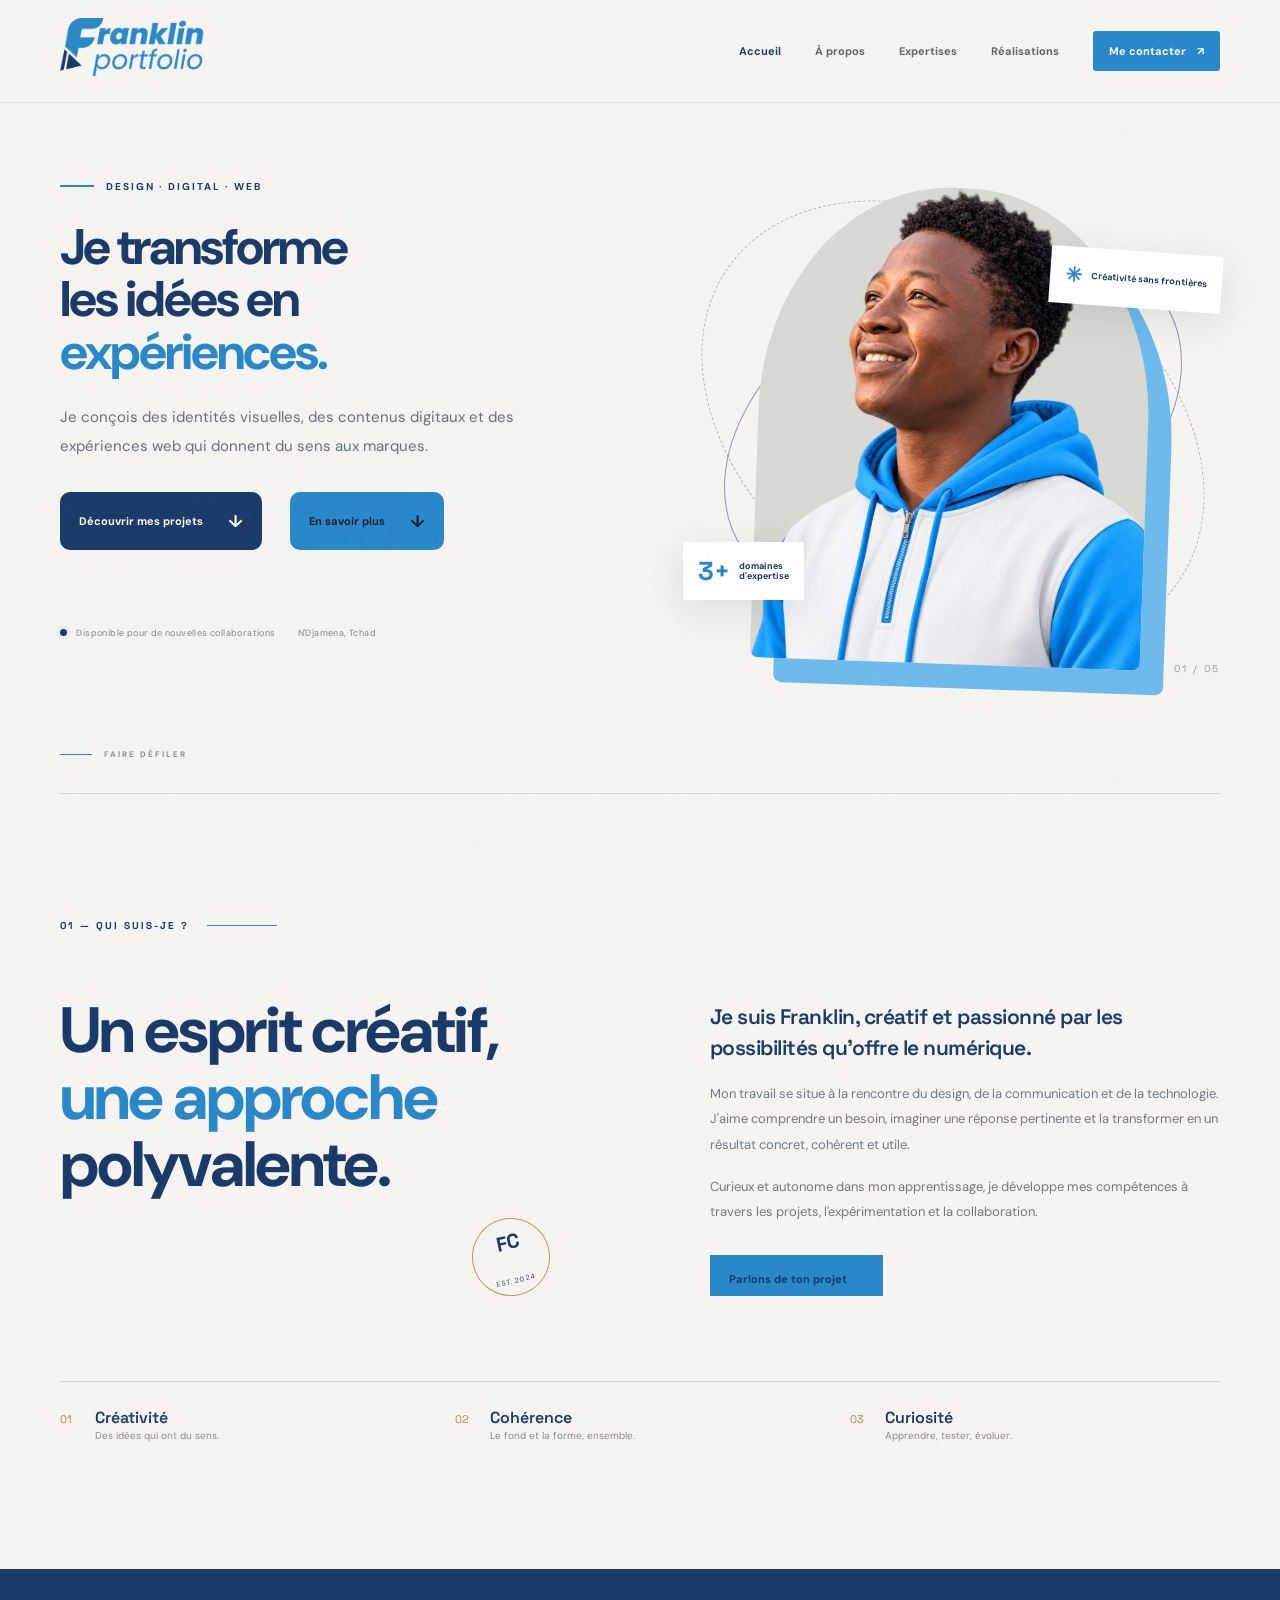
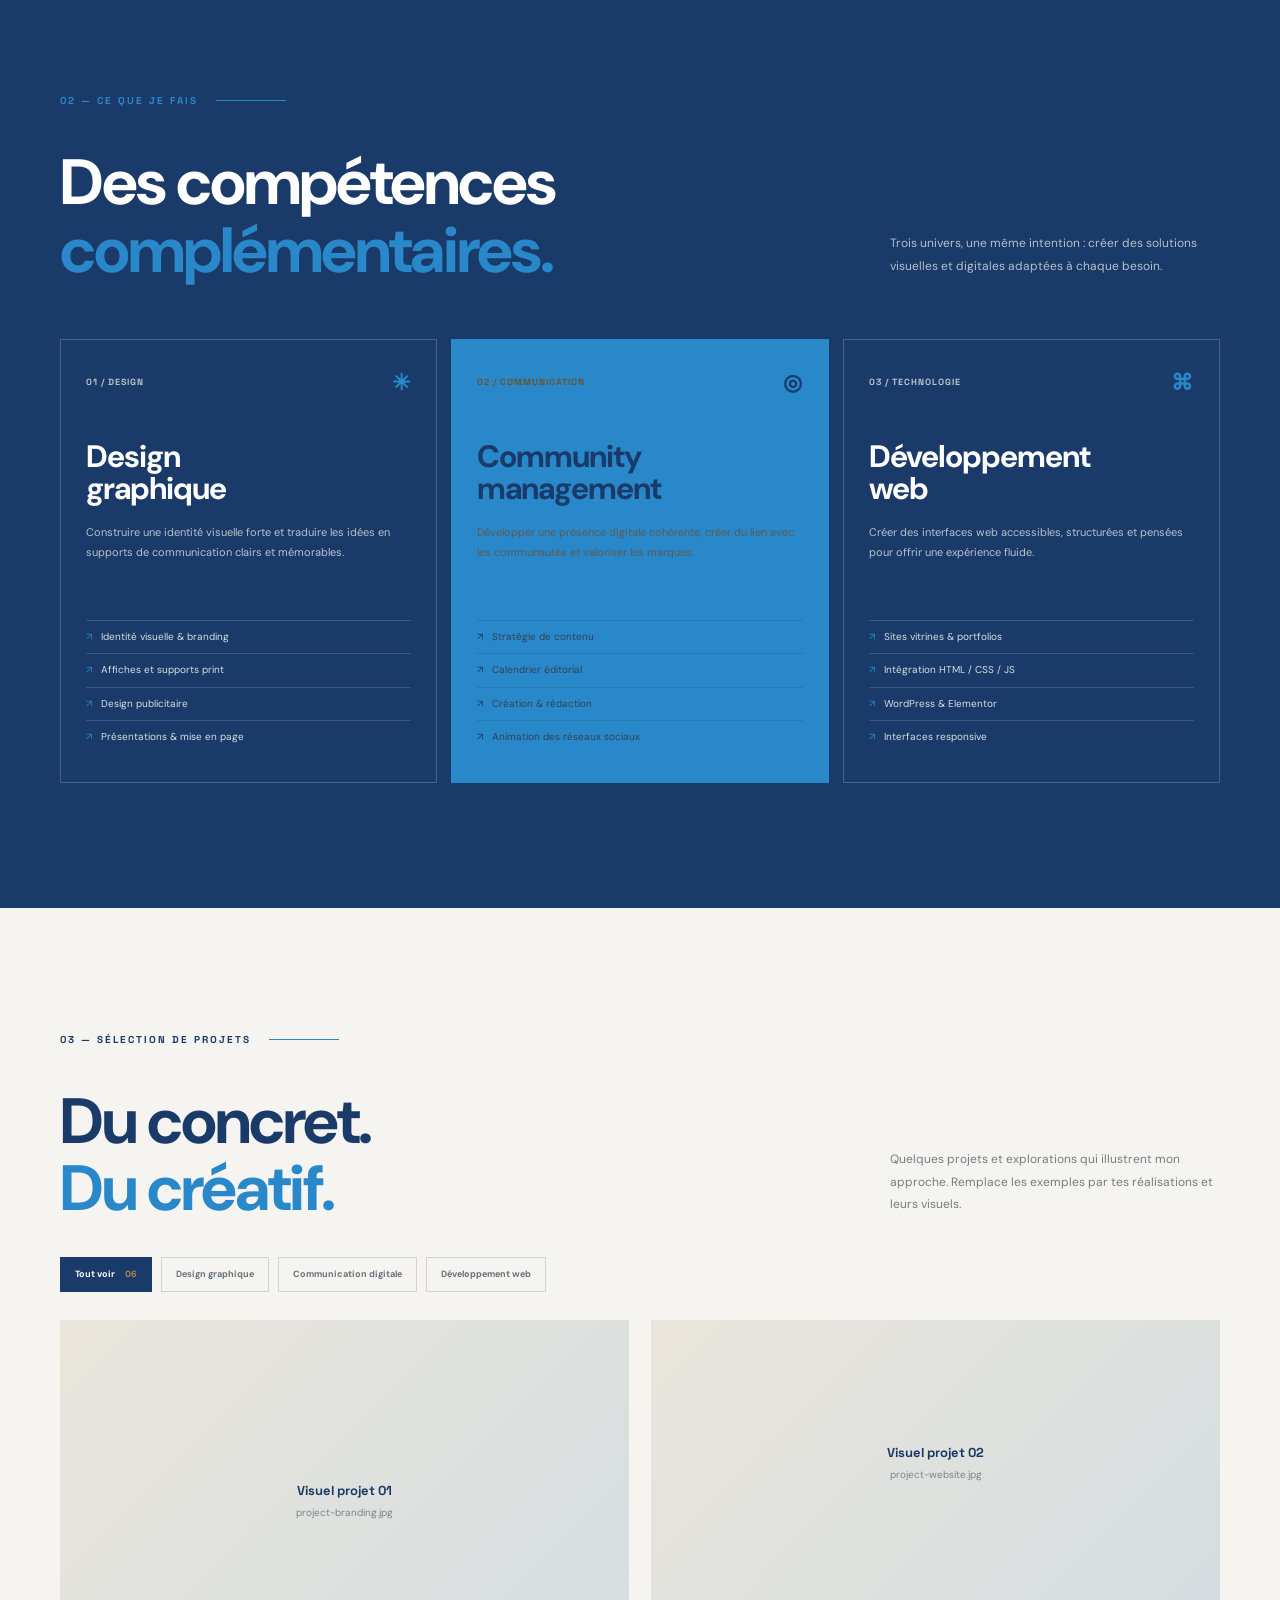
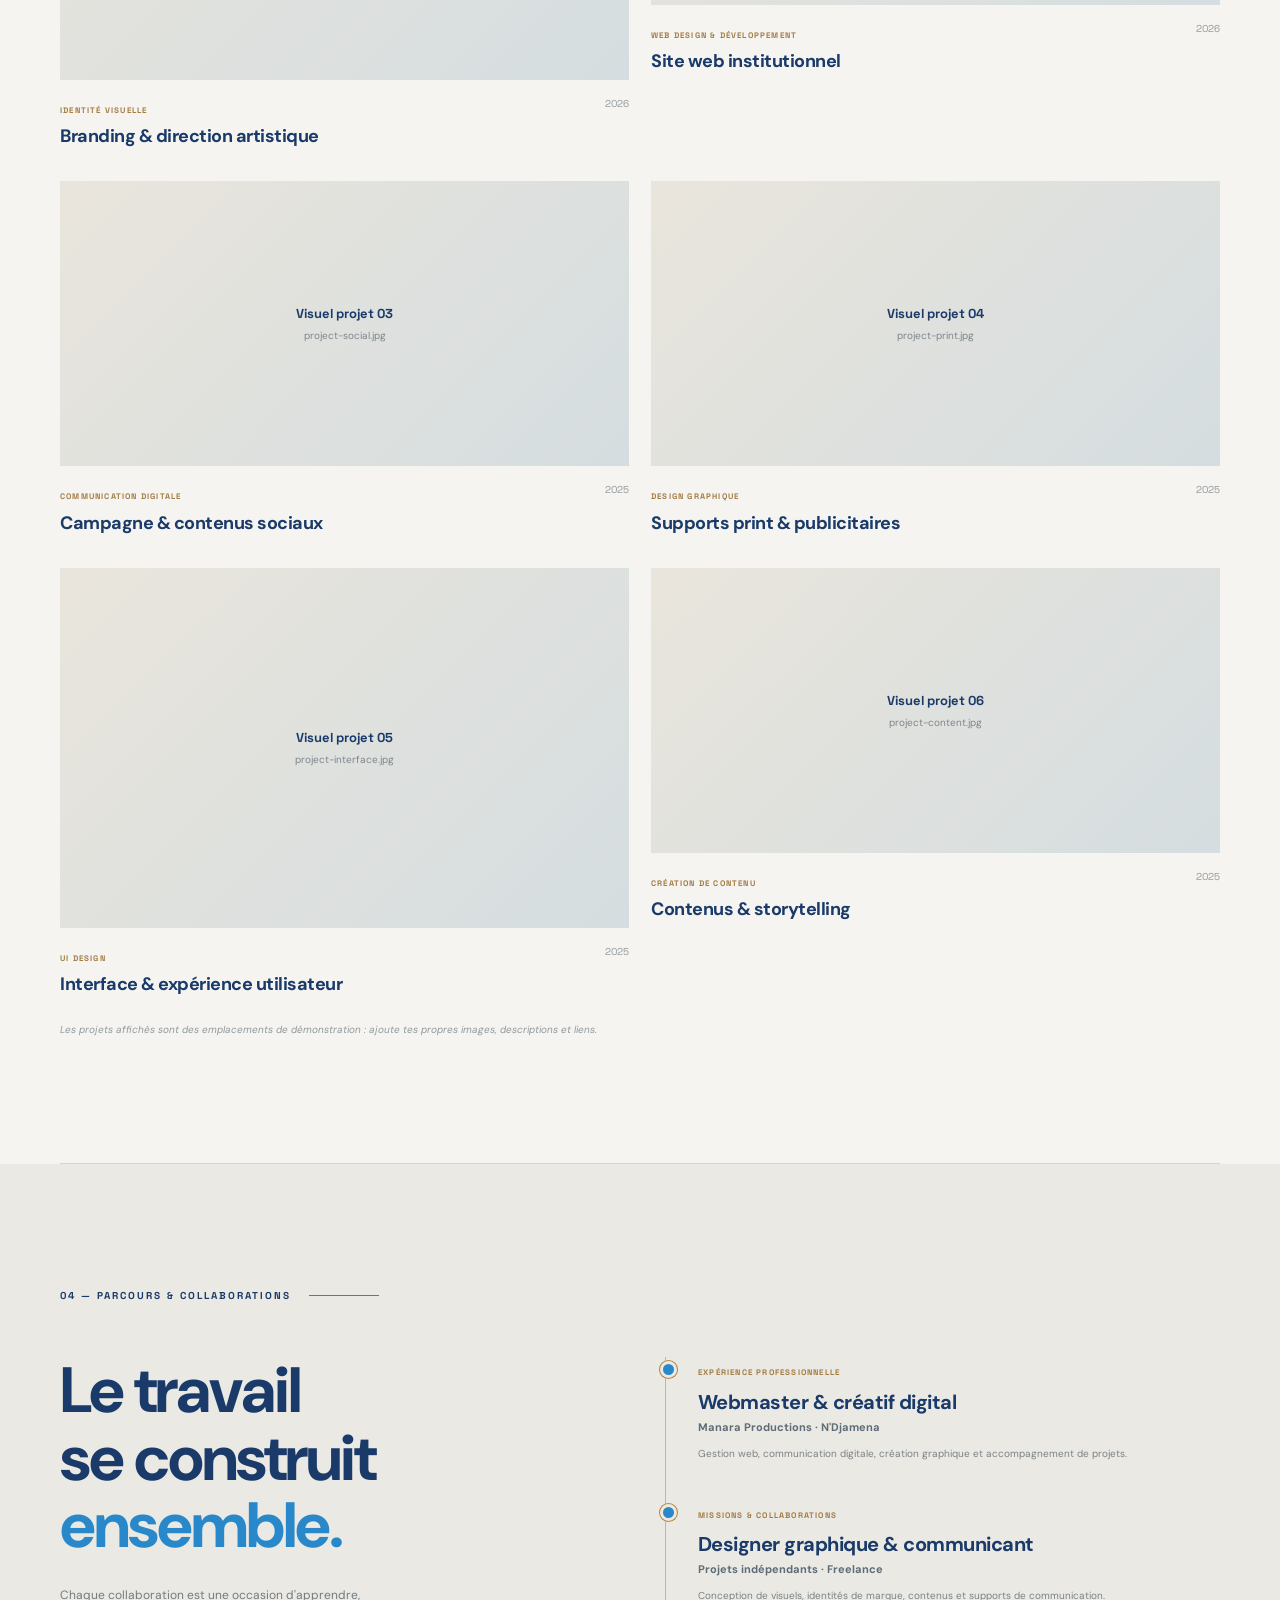
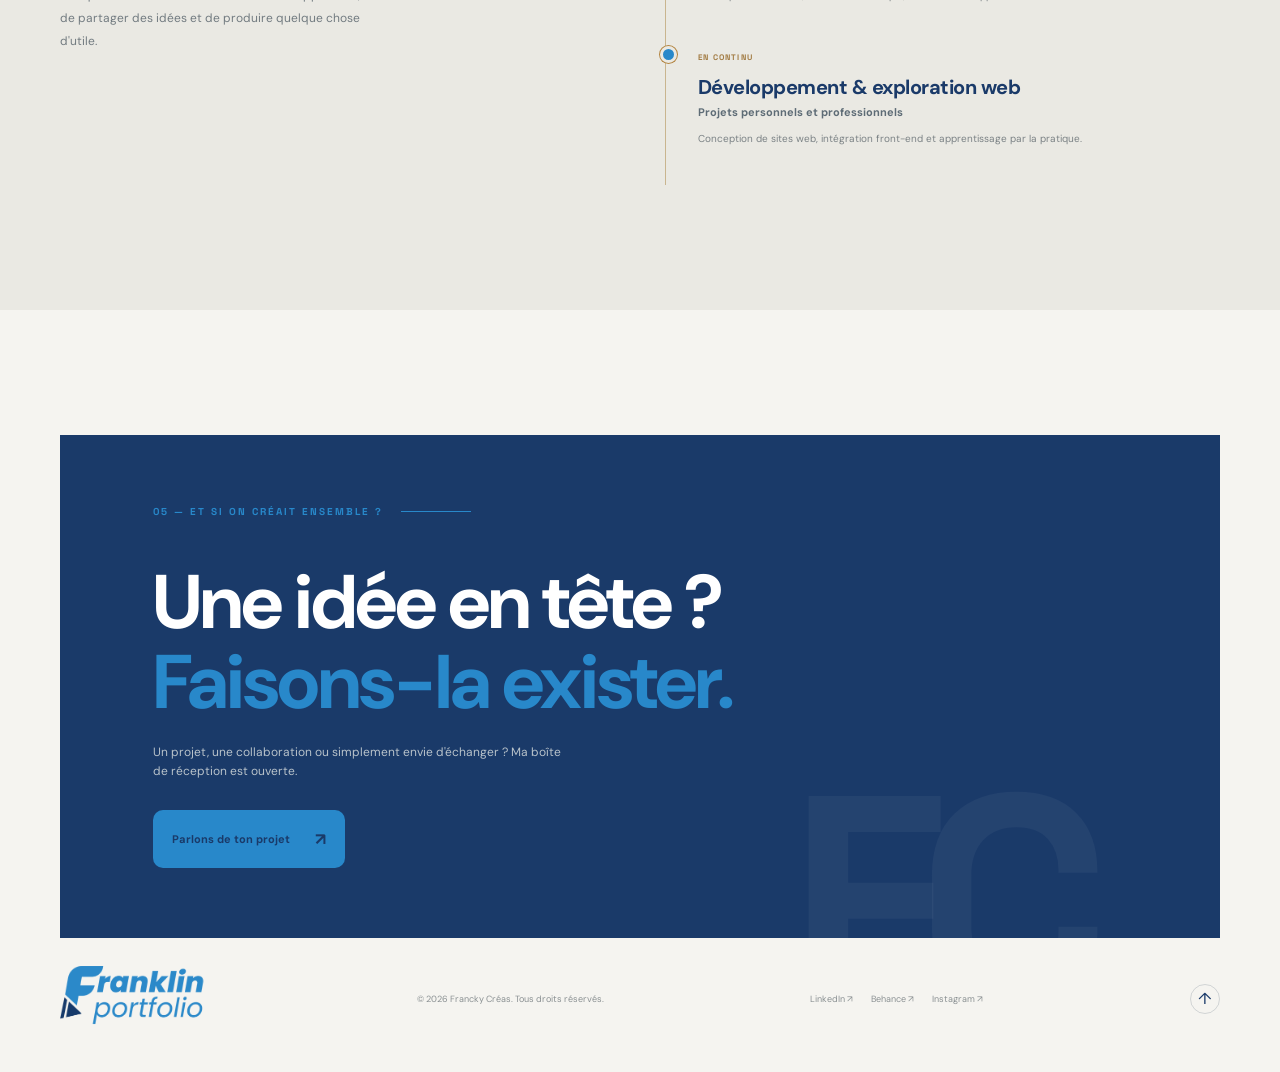
==== index.html @ 6c723ff8 "Mise a jours du fichier ReadMe" ====
<!DOCTYPE html>
<html lang="fr">
<head>
  <meta charset="UTF-8">
  <meta name="viewport" content="width=device-width, initial-scale=1.0">
  <meta name="description" content="Portfolio de Francky Créas — design graphique, communication digitale et développement web.">
  <meta name="theme-color" content="#142B45">
  <title>Francky Créas — Portfolio créatif</title>
  <link rel="preconnect" href="https://fonts.googleapis.com">
  <link rel="preconnect" href="https://fonts.gstatic.com" crossorigin>
  <link href="https://fonts.googleapis.com/css2?family=DM+Sans:wght@400;500;600;700&family=Space+Grotesk:wght@400;500;600;700&display=swap" rel="stylesheet">
  <link rel="stylesheet" href="css/style.css">
  <script src="js/script.js" defer></script>
  <link rel="icon" type="image/x-icon" href="./assets/images/icon-digi-porfolio.png">
</head>
<body>
  <div class="page-noise" aria-hidden="true"></div>
  <header class="site-header">
    <a class="brand" href="#accueil" aria-label="Francky Créas, accueil">
      <img src="./assets/images/logo-digi-portfolio.png" alt="logo" class="logo" />
    </a>
    <button class="menu-toggle" aria-label="Ouvrir le menu" aria-expanded="false">
      <span></span><span></span>
    </button>
    <nav class="main-nav" aria-label="Navigation principale">
      <a href="#accueil" class="nav-link active">Accueil</a>
      <a href="#apropos" class="nav-link">À propos</a>
      <a href="#expertises" class="nav-link">Expertises</a>
      <a href="#realisations" class="nav-link">Réalisations</a>
      <a href="#contact" class="nav-link nav-contact">Me contacter <span>↗</span></a>
    </nav>
  </header>

  <main>
    <section class="hero section-wrap" id="accueil">
      <div class="hero-copy reveal">
        <p class="eyebrow"><span class="eyebrow-line"></span> DESIGN · DIGITAL · WEB</p>
        <h1>Je transforme<br>les idées en <em>expériences</em><span class="dot">.</span></h1>
        <p class="hero-lead">Je conçois des identités visuelles, des contenus digitaux et des expériences web qui donnent du sens aux marques.</p>
        <div class="hero-actions">
          <a class="button button-dark" href="#realisations">Découvrir mes projets <span>↓</span></a>
          <a class="button button-clair" href="#apropos">En savoir plus <span>↓</span></a>
        </div>
        <div class="hero-meta">
          <span><i class="status-dot"></i> Disponible pour de nouvelles collaborations</span>
          <span>N'Djamena, Tchad</span>
        </div>
      </div>
      <div class="hero-visual reveal">
        <div class="portrait-frame">
          <!-- Remplace profile.jpg par ton portrait -->
          <img src="assets/images/Portrait optimiste sur fond transparent.png" alt="Portrait de Franklin" onerror="this.style.display='none'; this.nextElementSibling.style.display='grid'">
          <div class="image-placeholder portrait-placeholder"><span>Ajoute ton portrait<br><small>assets/images/profile.jpg</small></span></div>
        </div>
        <div class="orbit orbit-one"></div>
        <div class="orbit orbit-two"></div>
        <div class="floating-note note-top"><span>✳</span> Créativité sans frontières</div>
        <div class="floating-note note-bottom"><b>3+</b><span>domaines<br>d'expertise</span></div>
        <span class="hero-index">01 / 05</span>
      </div>
      <a class="scroll-cue" href="#apropos"><span></span> FAIRE DÉFILER</a>
    </section>

    <section class="about section-wrap section-space" id="apropos">
      <div class="section-kicker reveal"><span>01 — QUI SUIS-JE ?</span><span class="kicker-line"></span></div>
      <div class="about-grid">
        <div class="about-heading reveal">
          <h2>Un esprit créatif,<br><em>une approche</em><br>polyvalente.</h2>
          <div class="about-stamp">FC<br><span>EST. 2024</span></div>
        </div>
        <div class="about-content reveal">
          <p class="big-copy">Je suis Franklin, créatif et passionné par les possibilités qu'offre le numérique.</p>
          <p>Mon travail se situe à la rencontre du design, de la communication et de la technologie. J'aime comprendre un besoin, imaginer une réponse pertinente et la transformer en un résultat concret, cohérent et utile.</p>
          <p>Curieux et autonome dans mon apprentissage, je développe mes compétences à travers les projets, l'expérimentation et la collaboration.</p>
          <a class="text-link underline-link" href="#contact">Parlons de ton projet <span>↗</span></a>
        </div>
      </div>
      <div class="values-row reveal">
        <div><span>01</span><b>Créativité</b><small>Des idées qui ont du sens.</small></div>
        <div><span>02</span><b>Cohérence</b><small>Le fond et la forme, ensemble.</small></div>
        <div><span>03</span><b>Curiosité</b><small>Apprendre, tester, évoluer.</small></div>
      </div>
    </section>

    <section class="expertise section-space" id="expertises">
      <div class="section-wrap">
        <div class="section-kicker reveal"><span>02 — CE QUE JE FAIS</span><span class="kicker-line"></span></div>
        <div class="section-heading reveal">
          <h2>Des compétences<br><em>complémentaires.</em></h2>
          <p>Trois univers, une même intention : créer des solutions visuelles et digitales adaptées à chaque besoin.</p>
        </div>
        <div class="expertise-grid">
          <article class="expertise-card reveal">
            <div class="card-top"><span>01 / DESIGN</span><span class="card-icon">✳</span></div>
            <h3>Design<br>graphique</h3>
            <p>Construire une identité visuelle forte et traduire les idées en supports de communication clairs et mémorables.</p>
            <ul><li>Identité visuelle & branding</li><li>Affiches et supports print</li><li>Design publicitaire</li><li>Présentations & mise en page</li></ul>
            <span class="card-arrow">↗</span>
          </article>
          <article class="expertise-card expertise-featured reveal">
            <div class="card-top"><span>02 / COMMUNICATION</span><span class="card-icon">◎</span></div>
            <h3>Community<br>management</h3>
            <p>Développer une présence digitale cohérente, créer du lien avec les communautés et valoriser les marques.</p>
            <ul><li>Stratégie de contenu</li><li>Calendrier éditorial</li><li>Création & rédaction</li><li>Animation des réseaux sociaux</li></ul>
            <span class="card-arrow">↗</span>
          </article>
          <article class="expertise-card reveal">
            <div class="card-top"><span>03 / TECHNOLOGIE</span><span class="card-icon">⌘</span></div>
            <h3>Développement<br>web</h3>
            <p>Créer des interfaces web accessibles, structurées et pensées pour offrir une expérience fluide.</p>
            <ul><li>Sites vitrines & portfolios</li><li>Intégration HTML / CSS / JS</li><li>WordPress & Elementor</li><li>Interfaces responsive</li></ul>
            <span class="card-arrow">↗</span>
          </article>
        </div>
      </div>
    </section>

    <section class="selected-work section-wrap section-space" id="realisations">
      <div class="section-kicker reveal"><span>03 — SÉLECTION DE PROJETS</span><span class="kicker-line"></span></div>
      <div class="section-heading work-heading reveal">
        <h2>Du concret.<br><em>Du créatif.</em></h2>
        <p>Quelques projets et explorations qui illustrent mon approche. Remplace les exemples par tes réalisations et leurs visuels.</p>
      </div>
      <div class="filters reveal" role="group" aria-label="Filtrer les réalisations">
        <button class="filter-btn active" data-filter="all">Tout voir <span>06</span></button>
        <button class="filter-btn" data-filter="design">Design graphique</button>
        <button class="filter-btn" data-filter="social">Communication digitale</button>
        <button class="filter-btn" data-filter="web">Développement web</button>
      </div>
      <div class="project-grid">
        <article class="project-card project-large reveal" data-category="design">
          <a href="#contact" class="project-image">
            <img src="assets/images/project-branding.jpg" alt="Projet d'identité visuelle" onerror="this.style.display='none'; this.nextElementSibling.style.display='grid'">
            <div class="image-placeholder"><span>Visuel projet 01<br><small>project-branding.jpg</small></span></div>
            <span class="project-open">↗</span>
          </a>
          <div class="project-info"><div><span class="project-type">IDENTITÉ VISUELLE</span><h3>Branding & direction artistique</h3></div><span class="project-year">2026</span></div>
        </article>
        <article class="project-card reveal" data-category="web">
          <a href="#contact" class="project-image">
            <img src="assets/images/project-website.jpg" alt="Projet de conception web" onerror="this.style.display='none'; this.nextElementSibling.style.display='grid'">
            <div class="image-placeholder"><span>Visuel projet 02<br><small>project-website.jpg</small></span></div>
            <span class="project-open">↗</span>
          </a>
          <div class="project-info"><div><span class="project-type">WEB DESIGN & DÉVELOPPEMENT</span><h3>Site web institutionnel</h3></div><span class="project-year">2026</span></div>
        </article>
        <article class="project-card reveal" data-category="social">
          <a href="#contact" class="project-image">
            <img src="assets/images/project-social.jpg" alt="Campagne de communication digitale" onerror="this.style.display='none'; this.nextElementSibling.style.display='grid'">
            <div class="image-placeholder"><span>Visuel projet 03<br><small>project-social.jpg</small></span></div>
            <span class="project-open">↗</span>
          </a>
          <div class="project-info"><div><span class="project-type">COMMUNICATION DIGITALE</span><h3>Campagne & contenus sociaux</h3></div><span class="project-year">2025</span></div>
        </article>
        <article class="project-card reveal" data-category="design">
          <a href="#contact" class="project-image">
            <img src="assets/images/project-print.jpg" alt="Supports de communication imprimés" onerror="this.style.display='none'; this.nextElementSibling.style.display='grid'">
            <div class="image-placeholder"><span>Visuel projet 04<br><small>project-print.jpg</small></span></div>
            <span class="project-open">↗</span>
          </a>
          <div class="project-info"><div><span class="project-type">DESIGN GRAPHIQUE</span><h3>Supports print & publicitaires</h3></div><span class="project-year">2025</span></div>
        </article>
        <article class="project-card project-large reveal" data-category="web">
          <a href="#contact" class="project-image">
            <img src="assets/images/project-interface.jpg" alt="Maquette d'interface web" onerror="this.style.display='none'; this.nextElementSibling.style.display='grid'">
            <div class="image-placeholder"><span>Visuel projet 05<br><small>project-interface.jpg</small></span></div>
            <span class="project-open">↗</span>
          </a>
          <div class="project-info"><div><span class="project-type">UI DESIGN</span><h3>Interface & expérience utilisateur</h3></div><span class="project-year">2025</span></div>
        </article>
        <article class="project-card reveal" data-category="social">
          <a href="#contact" class="project-image">
            <img src="assets/images/project-content.jpg" alt="Production de contenus" onerror="this.style.display='none'; this.nextElementSibling.style.display='grid'">
            <div class="image-placeholder"><span>Visuel projet 06<br><small>project-content.jpg</small></span></div>
            <span class="project-open">↗</span>
          </a>
          <div class="project-info"><div><span class="project-type">CRÉATION DE CONTENU</span><h3>Contenus & storytelling</h3></div><span class="project-year">2025</span></div>
        </article>
      </div>
      <p class="portfolio-note">Les projets affichés sont des emplacements de démonstration : ajoute tes propres images, descriptions et liens.</p>
    </section>

    <section class="experience section-space">
      <div class="section-wrap">
        <div class="section-kicker reveal"><span>04 — PARCOURS & COLLABORATIONS</span><span class="kicker-line"></span></div>
        <div class="experience-grid">
          <div class="reveal"><h2>Le travail<br>se construit<br><em>ensemble.</em></h2><p class="experience-intro">Chaque collaboration est une occasion d'apprendre, de partager des idées et de produire quelque chose d'utile.</p></div>
          <div class="timeline reveal">
            <div class="timeline-item"><span class="timeline-date">EXPÉRIENCE PROFESSIONNELLE</span><h3>Webmaster & créatif digital</h3><p>Manara Productions · N'Djamena</p><small>Gestion web, communication digitale, création graphique et accompagnement de projets.</small></div>
            <div class="timeline-item"><span class="timeline-date">MISSIONS & COLLABORATIONS</span><h3>Designer graphique & communicant</h3><p>Projets indépendants · Freelance</p><small>Conception de visuels, identités de marque, contenus et supports de communication.</small></div>
            <div class="timeline-item"><span class="timeline-date">EN CONTINU</span><h3>Développement & exploration web</h3><p>Projets personnels et professionnels</p><small>Conception de sites web, intégration front-end et apprentissage par la pratique.</small></div>
          </div>
        </div>
      </div>
    </section>

    <section class="contact section-wrap section-space" id="contact">
      <div class="contact-panel reveal">
        <div class="section-kicker"><span>05 — ET SI ON CRÉAIT ENSEMBLE ?</span><span class="kicker-line"></span></div>
        <h2>Une idée en tête ?<br><em>Faisons-la exister.</em></h2>
        <p>Un projet, une collaboration ou simplement envie d'échanger ? Ma boîte de réception est ouverte.</p>
        <a class="button button-light" href="mailto:tonadresse@email.com">Parlons de ton projet <span>↗</span></a>
        <div class="contact-decoration">FC.</div>
      </div>
      <footer class="footer">
        <a class="brand footer-brand" href="#accueil"><img src="./assets/images/logo-digi-portfolio.png" alt="logo" class="logo" /></a>
        <span>© <span id="year"></span> Francky Créas. Tous droits réservés.</span>
        <div class="social-links"><a href="#" aria-label="LinkedIn">LinkedIn ↗</a><a href="#" aria-label="Behance">Behance ↗</a><a href="#" aria-label="Instagram">Instagram ↗</a></div>
        <a class="back-top" href="#accueil" aria-label="Retour en haut">↑</a>
      </footer>
    </section>
  </main>
</body>
</html>
---- css/style.css ----
/* FRANCKY CRÉAS — personnalise les variables ci-dessous */
@import url(https://fonts.google.com/share?selection.family=Poppins:ital,wght@0,100;0,200;0,300;0,400;0,500;0,600;0,700;0,800;0,900;1,100;1,200;1,300;1,400;1,500;1,600;1,700;1,800;1,900);

:root {
  --navy: #1A3A69;
  --navy-2: #203D5B;
  --sand: #2888CA;
  --sand-light: #6dbaed;
  --paper: #F5F4F0;
  --white: #FFFFFF;
  --ink: #17212B;
  --muted: #6E747A;
  --line: rgba(20, 43, 69, .16);
  --font-body: "Poppins","DM Sans", sans-serif;
  --font-display: "Space Grotesk", sans-serif;
  --container: 1160px;
}

* {
  box-sizing: border-box;
  margin: 0;
  padding: 0;
}

html {
  scroll-behavior: smooth;
  scroll-padding-top: 95px;
}

body {
  background: var(--paper);
  color: var(--ink);
  font-family: var(--font-body);
  line-height: 1.65;
  overflow-x: hidden;
}

a {
  color: inherit;
  text-decoration: none;
}

.logo{
  width: 150px;
}

button {
  font: inherit;
}

.page-noise {
  position: fixed;
  inset: 0;
  pointer-events: none;
  opacity: .12;
  z-index: 20;
  background-image: url("data:image/svg+xml,%3Csvg viewBox='0 0 180 180' xmlns='http://www.w3.org/2000/svg'%3E%3Cfilter id='n'%3E%3CfeTurbulence type='fractalNoise' baseFrequency='.9' numOctaves='3' stitchTiles='stitch'/%3E%3C/filter%3E%3Crect width='100%25' height='100%25' filter='url(%23n)' opacity='.15'/%3E%3C/svg%3E");
}

.section-wrap {
  width: min(var(--container), calc(100% - 64px));
  margin-inline: auto;
}

.section-space {
  padding-block: 125px;
}

.site-header {
  position: sticky;
  top: 0;
  z-index: 30;
  display: flex;
  align-items: center;
  justify-content: space-between;
  width: 100%;
  padding: 18px max(32px, calc((100vw - var(--container))/2));
  background: rgba(245, 244, 240, .9);
  backdrop-filter: blur(16px);
  border-bottom: 1px solid rgba(20, 43, 69, .08);
}

.brand {
  display: inline-flex;
  align-items: center;
  gap: 10px;
}

.brand-mark {
  display: grid;
  place-items: center;
  width: 38px;
  height: 38px;
  border-radius: 50%;
  background: var(--navy);
  color: white;
  font: 700 14px var(--font-display);
  letter-spacing: -2px;
}

.brand-mark span {
  color: var(--sand);
}

.brand-name {
  font: 700 12px var(--font-display);
  letter-spacing: 1.4px;
  color: var(--navy);
}

.brand-name b {
  color: #B4853E;
}

.main-nav {
  display: flex;
  align-items: center;
  gap: 34px;
}

.nav-link {
  font-size: 11px;
  font-weight: 700;
  color: #5E6670;
  transition: color .25s;
}

.nav-link:hover,
.nav-link.active {
  color: var(--navy);
}

.nav-contact {
  padding: 11px 16px;
  background: var(--sand);
  border-radius: 3px;
  color: #fff;
}

.nav-contact span {
  margin-left: 8px;
}

.menu-toggle {
  display: none;
}

.hero {
  min-height: 690px;
  display: grid;
  grid-template-columns: 1.08fr .92fr;
  align-items: center;
  position: relative;
  padding-top: 50px;
  padding-bottom: 95px;
}

.hero-copy {
  position: relative;
  z-index: 2;
  padding-bottom: 30px;
}

.eyebrow,
.section-kicker {
  color: var(--navy);
  font: 700 10px var(--font-display);
  letter-spacing: 2px;
}

.eyebrow {
  display: flex;
  align-items: center;
  gap: 12px;
  margin-bottom: 28px;
  font-family: var(--font-body);
}

.eyebrow-line {
  width: 34px;
  height: 2px;
  background: var(--sand);
}

h1,
h2,
h3 {
  line-height: 1.05;
  letter-spacing: -2px;
}

h1 {
  max-width: 500px;
  font-size: 50px;
  font-weight: 700;
  color: var(--navy);
}

h1 em,
h2 em {
  color: var(--sand);
  font-style: normal;
}

.dot {
  color: var(--sand);
}

.hero-lead {
  max-width: 465px;
  margin-top: 25px;
  color: #66717C;
  font-size: 15px;
  line-height: 1.9;
}

.hero-actions {
  display: flex;
  align-items: center;
  gap: 28px;
  margin-top: 32px;
}

.button {
  display: inline-flex;
  align-items: center;
  gap: 25px;
  padding: 15px 19px;
  font-size: 11px;
  font-weight: 700;
  transition: transform .25s, background .25s;
  border-radius: 10px;
}

.button:hover {
  transform: translateY(-3px);
}

.button-dark {
  background: var(--navy);
  color: white;
}

.button-dark:hover {
  background: var(--navy-2);
}

.button span {
  font-size: 17px;
}

.button-clair{
  background: var(--sand);
}

.text-link {
  font-size: 11px;
  font-weight: 700;
  color: var(--navy);
  background: var(--sand);
  padding: 15px 19px;
}

.text-link span {
  margin-left: 7px;
  color: var(--sand);
}

.hero-meta {
  display: flex;
  flex-wrap: wrap;
  gap: 22px;
  margin-top: 76px;
  color: #81868B;
  font-size: 9px;
  letter-spacing: .4px;
}

.status-dot {
  display: inline-block;
  width: 7px;
  height: 7px;
  border-radius: 50%;
  background: var(--navy);
  margin-right: 7px;
  box-shadow: 0 0 0 4px rgba(16, 149, 232, 0.052);
}

.hero-visual {
  min-height: 500px;
  position: relative;
  display: grid;
  place-items: center;
}

.portrait-frame {
  position: relative;
  z-index: 2;
  width: min(390px, 82%);
  aspect-ratio: .82;
  overflow: hidden;
  border-radius: 48% 48% 8px 8px;
  background: #D9D9D3;
  box-shadow: 24px 24px 0 var(--sand-light);
  transform: rotate(2deg);
}

.portrait-frame img {
  width: 100%;
  height: 100%;
  object-fit: cover;
  display: block;
}

.image-placeholder {
  display: none;
  place-items: center;
  width: 100%;
  height: 100%;
  min-height: 180px;
  padding: 20px;
  text-align: center;
  color: var(--navy);
  background: linear-gradient(135deg, #E9E5DC, #D5DDE0);
  font: 700 13px var(--font-display);
}

.image-placeholder small {
  display: block;
  margin-top: 7px;
  font: 10px var(--font-body);
  color: #7C858A;
}

.portrait-placeholder {
  height: 100%;
  min-height: 400px;
}

.orbit {
  position: absolute;
  border: 1px solid rgba(12, 28, 99, 0.45);
  border-radius: 50%;
  transform: rotate(-28deg);
}

.orbit-one {
  width: 490px;
  height: 320px;
}

.orbit-two {
  width: 550px;
  height: 390px;
  transform: rotate(35deg);
  border-style: dashed;
  opacity: .65;
}

.floating-note {
  position: absolute;
  z-index: 3;
  display: flex;
  align-items: center;
  gap: 9px;
  padding: 12px 15px;
  background: white;
  box-shadow: 0 10px 35px rgba(20, 43, 69, .1);
  color: var(--navy);
  font-size: 9px;
  font-weight: 700;
}

.note-top {
  top: 76px;
  right: -2px;
  transform: rotate(4deg);
}

.note-top span {
  color: var(--sand);
  font-size: 20px;
}

.note-bottom {
  bottom: 75px;
  left: -3px;
}

.note-bottom b {
  color: var(--sand);
  font: 700 26px var(--font-display);
}

.note-bottom span {
  line-height: 1.2;
}

.hero-index {
  position: absolute;
  right: 0;
  bottom: 0;
  color: #9BA0A2;
  font: 10px var(--font-display);
  letter-spacing: 2px;
}

.scroll-cue {
  position: absolute;
  bottom: 32px;
  left: 0;
  display: flex;
  align-items: center;
  gap: 12px;
  font-size: 8px;
  font-weight: 700;
  letter-spacing: 2px;
  color: #8A8E91;
}

.scroll-cue span {
  display: block;
  width: 32px;
  height: 1px;
  background: var(--sand);
}

.section-kicker {
  display: flex;
  align-items: center;
  gap: 18px;
}

.kicker-line {
  width: 70px;
  height: 1px;
  background: var(--sand);
}

.about {
  border-top: 1px solid var(--line);
}

.about-grid {
  display: grid;
  grid-template-columns: 1fr 1fr;
  gap: 12%;
  padding-top: 65px;
}

.about-heading {
  position: relative;
}

h2 {
  font-size: clamp(42px, 5vw, 66px);
  color: var(--navy);
}

.about-stamp {
  position: absolute;
  right: 20px;
  bottom: 0;
  display: grid;
  place-items: center;
  width: 78px;
  height: 78px;
  border: 1px solid #C69A58;
  border-radius: 50%;
  color: var(--navy);
  font: 700 20px var(--font-display);
  transform: rotate(-12deg);
}

.about-stamp span {
  font: 7px var(--font-body);
  letter-spacing: 1px;
}

.about-content {
  padding-top: 4px;
}

.about-content p {
  margin-bottom: 17px;
  color: #727A80;
  font-size: 13px;
  line-height: 1.95;
}

.about-content .big-copy {
  color: var(--navy);
  font: 600 21px/1.5 var(--font-display);
  letter-spacing: -.5px;
}

.underline-link {
  display: inline-block;
  margin-top: 13px;
  padding-bottom: 7px;
  border-bottom: 1px solid var(--sand);
}

.values-row {
  display: grid;
  grid-template-columns: repeat(3, 1fr);
  gap: 25px;
  margin-top: 85px;
  padding-top: 25px;
  border-top: 1px solid var(--line);
}

.values-row div {
  display: grid;
  grid-template-columns: 35px 1fr;
  align-items: baseline;
}

.values-row span {
  grid-row: span 2;
  color: #B48643;
  font: 11px var(--font-display);
}

.values-row b {
  color: var(--navy);
  font: 600 16px var(--font-display);
}

.values-row small {
  color: #858B8E;
  font-size: 10px;
}

.expertise {
  background: var(--navy);
  color: white;
}

.expertise .section-kicker {
  color: var(--sand);
}

.section-heading {
  display: flex;
  justify-content: space-between;
  align-items: end;
  gap: 40px;
  margin-top: 42px;
  margin-bottom: 55px;
}

.section-heading h2 {
  color: white;
}

.section-heading h2 em {
  color: var(--sand);
}

.section-heading>p {
  max-width: 330px;
  margin-bottom: 6px;
  color: #B5C0C8;
  font-size: 12px;
  line-height: 1.9;
}

.expertise-grid {
  display: grid;
  grid-template-columns: repeat(3, 1fr);
  gap: 14px;
}

.expertise-card {
  min-height: 440px;
  position: relative;
  padding: 28px 25px;
  border: 1px solid rgba(255, 255, 255, .2);
  transition: transform .35s, background .35s;
}

.expertise-card:hover {
  transform: translateY(-8px);
  background: rgba(255, 255, 255, .06);
}

.expertise-featured {
  background: var(--sand);
  color: var(--navy);
  border-color: var(--sand);
}

.expertise-featured:hover {
  background: #ffffff;
}

.card-top {
  display: flex;
  justify-content: space-between;
  align-items: center;
  color: #B8C2CA;
  font: 700 9px var(--font-display);
  letter-spacing: 1px;
}

.expertise-featured .card-top {
  color: #6D542F;
}

.card-icon {
  font-size: 22px;
  color: var(--sand);
}

.expertise-featured .card-icon {
  color: var(--navy);
}

.expertise-card h3 {
  margin-top: 45px;
  font-size: 31px;
  letter-spacing: -1px;
}

.expertise-card>p {
  min-height: 75px;
  margin-top: 17px;
  color: #B8C2CA;
  font-size: 11px;
  line-height: 1.8;
}

.expertise-featured>p {
  color: #5F5B53;
}

.expertise-card ul {
  margin-top: 22px;
  list-style: none;
}

.expertise-card li {
  padding: 8px 0;
  border-top: 1px solid rgba(255, 255, 255, .15);
  color: #D8DEE2;
  font-size: 10px;
}

.expertise-featured li {
  border-color: rgba(20, 43, 69, .15);
  color: #354252;
}

.expertise-card li::before {
  content: "↗";
  margin-right: 9px;
  color: var(--sand);
}

.expertise-featured li::before {
  color: var(--navy);
}

.card-arrow {
  position: absolute;
  top: 22px;
  right: 25px;
  color: var(--sand);
  opacity: 0;
  transition: opacity .2s;
}

.expertise-card:hover .card-arrow {
  opacity: 1;
}

.selected-work {
  border-bottom: 1px solid var(--line);
}

.selected-work .section-heading h2,
.experience h2 {
  color: var(--navy);
}

.selected-work .section-heading h2 em,
.experience h2 em {
  color: var(--sand);
}

.work-heading {
  margin-bottom: 35px;
}

.work-heading>p {
  color: #747D83;
}

.filters {
  display: flex;
  flex-wrap: wrap;
  gap: 9px;
  margin-bottom: 28px;
}

.filter-btn {
  padding: 9px 14px;
  border: 1px solid var(--line);
  background: transparent;
  color: #68727A;
  font-size: 9px;
  font-weight: 700;
  cursor: pointer;
  transition: all .2s;
}

.filter-btn span {
  margin-left: 8px;
  color: #B48643;
}

.filter-btn:hover,
.filter-btn.active {
  background: var(--navy);
  color: white;
  border-color: var(--navy);
}

.project-grid {
  display: grid;
  grid-template-columns: repeat(2, 1fr);
  gap: 35px 22px;
}

.project-card {
  min-width: 0;
}

.project-image {
  position: relative;
  display: block;
  height: 285px;
  overflow: hidden;
  background: #E2E1DB;
}

.project-large .project-image {
  height: 360px;
}

.project-image img {
  width: 100%;
  height: 100%;
  display: block;
  object-fit: cover;
  transition: transform .6s cubic-bezier(.2, .7, .2, 1);
}

.project-card:hover .project-image img {
  transform: scale(1.05);
}

.project-open {
  position: absolute;
  right: 15px;
  bottom: 15px;
  display: grid;
  place-items: center;
  width: 38px;
  height: 38px;
  background: var(--sand);
  color: var(--navy);
  border-radius: 50%;
  font-size: 18px;
  transform: translateY(10px);
  opacity: 0;
  transition: all .25s;
}

.project-card:hover .project-open {
  opacity: 1;
  transform: translateY(0);
}

.project-info {
  display: flex;
  justify-content: space-between;
  gap: 15px;
  padding-top: 15px;
}

.project-type {
  color: #A27B43;
  font: 700 8px var(--font-display);
  letter-spacing: 1.2px;
}

.project-info h3 {
  margin-top: 6px;
  color: var(--navy);
  font-size: 18px;
  letter-spacing: -.5px;
}

.project-year {
  padding-top: 2px;
  color: #92999C;
  font: 10px var(--font-display);
}

.project-card.is-hidden {
  display: none;
}

.portfolio-note {
  margin-top: 28px;
  color: #92999C;
  font-size: 10px;
  font-style: italic;
}

.experience {
  background: #EAE9E3;
}

.experience-grid {
  display: grid;
  grid-template-columns: .9fr 1.1fr;
  gap: 13%;
  padding-top: 55px;
}

.experience-intro {
  max-width: 300px;
  margin-top: 25px;
  color: #727B80;
  font-size: 12px;
  line-height: 1.9;
}

.timeline {
  border-left: 1px solid #C9B58F;
  padding-left: 32px;
}

.timeline-item {
  position: relative;
  padding: 0 0 37px;
}

.timeline-item::before {
  content: "";
  position: absolute;
  left: -38px;
  top: 4px;
  width: 11px;
  height: 11px;
  border-radius: 50%;
  background: var(--sand);
  border: 3px solid #EAE9E3;
  box-shadow: 0 0 0 1px #B48643;
}

.timeline-date {
  color: #A27B43;
  font: 700 8px var(--font-display);
  letter-spacing: 1.2px;
}

.timeline-item h3 {
  margin-top: 8px;
  color: var(--navy);
  font-size: 20px;
  letter-spacing: -.5px;
}

.timeline-item p {
  margin-top: 5px;
  color: #5E6C76;
  font-size: 11px;
  font-weight: 700;
}

.timeline-item small {
  display: block;
  max-width: 440px;
  margin-top: 9px;
  color: #7B8285;
  font-size: 10px;
  line-height: 1.8;
}

.contact {
  padding-bottom: 30px;
}

.contact-panel {
  position: relative;
  overflow: hidden;
  padding: 70px 8%;
  background: var(--navy);
  color: white;
}

.contact-panel .section-kicker {
  color: var(--sand);
}

.contact-panel h2 {
  position: relative;
  z-index: 1;
  margin-top: 45px;
  color: white;
  font-size: clamp(45px, 6vw, 76px);
}

.contact-panel h2 em {
  color: var(--sand);
}

.contact-panel>p {
  max-width: 420px;
  margin-top: 20px;
  color: #B8C2CA;
  font-size: 12px;
}

.button-light {
  margin-top: 28px;
  background: var(--sand);
  color: var(--navy);
}

.button-light:hover {
  background: #F0CB8B;
}

.contact-decoration {
  position: absolute;
  right: 7%;
  bottom: -85px;
  color: rgba(255, 255, 255, .045);
  font: 700 300px/.8 var(--font-display);
  letter-spacing: -30px;
}

.footer {
  display: flex;
  align-items: center;
  justify-content: space-between;
  gap: 20px;
  padding: 28px 0 10px;
  color: #8A9092;
  font-size: 9px;
}

.footer-brand .brand-mark {
  width: 31px;
  height: 31px;
  font-size: 11px;
}

.footer-brand .brand-name {
  font-size: 10px;
}

.social-links {
  display: flex;
  gap: 18px;
}

.social-links a:hover {
  color: var(--navy);
}

.back-top {
  display: grid;
  place-items: center;
  width: 30px;
  height: 30px;
  border: 1px solid var(--line);
  border-radius: 50%;
  color: var(--navy);
  font-size: 16px;
}

.reveal {
  opacity: 0;
  transform: translateY(24px);
  transition: opacity .7s ease, transform .7s cubic-bezier(.2, .7, .2, 1);
}

.reveal.visible {
  opacity: 1;
  transform: translateY(0);
}

@media (max-width: 900px) {
  .main-nav {
    gap: 18px;
  }

  .hero {
    min-height: 620px;
    grid-template-columns: 1fr .85fr;
  }

  .hero-visual {
    min-height: 420px;
  }

  .portrait-frame {
    width: 85%;
  }

  .orbit-one {
    width: 390px;
  }

  .orbit-two {
    width: 430px;
  }

  .expertise-card {
    padding: 23px 18px;
  }

  .expertise-card h3 {
    font-size: 27px;
  }

  .project-image {
    height: 240px;
  }

  .project-large .project-image {
    height: 300px;
  }
}

@media (max-width: 680px) {
  .section-wrap {
    width: min(100% - 40px, var(--container));
  }

  .section-space {
    padding-block: 82px;
  }

  .site-header {
    padding: 13px 20px;
  }

  .menu-toggle {
    display: flex;
    flex-direction: column;
    gap: 6px;
    padding: 9px;
    border: 0;
    background: transparent;
    cursor: pointer;
  }

  .menu-toggle span {
    width: 23px;
    height: 2px;
    background: var(--navy);
    transition: transform .2s;
  }

  .menu-toggle[aria-expanded="true"] span:first-child {
    transform: translateY(4px) rotate(45deg);
  }

  .menu-toggle[aria-expanded="true"] span:last-child {
    transform: translateY(-4px) rotate(-45deg);
  }

  .main-nav {
    position: absolute;
    top: 64px;
    left: 0;
    right: 0;
    display: none;
    flex-direction: column;
    align-items: stretch;
    gap: 0;
    padding: 12px 20px 20px;
    background: var(--paper);
    border-bottom: 1px solid var(--line);
  }

  .main-nav.open {
    display: flex;
  }

  .nav-link {
    padding: 13px 4px;
    border-bottom: 1px solid var(--line);
  }

  .nav-contact {
    margin-top: 12px;
    padding: 13px;
    border: 0;
    text-align: center;
  }

  .hero {
    display: flex;
    flex-direction: column;
    align-items: stretch;
    min-height: auto;
    padding-top: 72px;
    padding-bottom: 80px;
  }

  .hero-copy {
    padding-bottom: 0;
  }

  h1 {
    font-size: clamp(49px, 14vw, 72px);
  }

  .hero-lead {
    font-size: 13px;
  }

  .hero-meta {
    margin-top: 35px;
    gap: 10px;
    flex-direction: column;
  }

  .hero-visual {
    min-height: 420px;
    margin-top: 28px;
  }

  .portrait-frame {
    width: min(290px, 75%);
    aspect-ratio: .86;
  }

  .orbit-one {
    width: 350px;
    height: 260px;
  }

  .orbit-two {
    width: 390px;
    height: 310px;
  }

  .note-top {
    right: 0;
    top: 55px;
  }

  .note-bottom {
    left: 0;
    bottom: 45px;
  }

  .scroll-cue {
    bottom: 25px;
  }

  .about-grid,
  .experience-grid {
    grid-template-columns: 1fr;
    gap: 35px;
    padding-top: 40px;
  }

  .about-stamp {
    right: 5px;
    bottom: -20px;
    width: 65px;
    height: 65px;
  }

  .about-content .big-copy {
    font-size: 19px;
  }

  .values-row {
    margin-top: 50px;
    grid-template-columns: 1fr;
    gap: 17px;
  }

  .section-heading {
    display: block;
    margin-top: 32px;
    margin-bottom: 35px;
  }

  .section-heading>p {
    margin-top: 20px;
  }

  .expertise-grid {
    grid-template-columns: 1fr;
  }

  .expertise-card {
    min-height: auto;
    padding: 26px;
  }

  .expertise-card h3 {
    margin-top: 30px;
  }

  .expertise-card>p {
    min-height: 0;
  }

  .project-grid {
    grid-template-columns: 1fr;
    gap: 30px;
  }

  .project-image,
  .project-large .project-image {
    height: 260px;
  }

  .filters {
    gap: 7px;
  }

  .filter-btn {
    padding: 8px 10px;
    font-size: 8px;
  }

  .experience-grid {
    gap: 45px;
  }

  .timeline {
    padding-left: 25px;
  }

  .timeline-item::before {
    left: -31px;
  }

  .contact-panel {
    padding: 45px 25px;
  }

  .contact-panel h2 {
    margin-top: 35px;
    font-size: 47px;
  }

  .contact-decoration {
    right: 0;
    font-size: 180px;
  }

  .footer {
    flex-wrap: wrap;
    justify-content: space-between;
    padding-top: 24px;
  }

  .footer>span {
    order: 3;
    width: 100%;
  }

  .social-links {
    gap: 10px;
  }
}

@media (prefers-reduced-motion: reduce) {

  *,
  *::before,
  *::after {
    scroll-behavior: auto !important;
    transition-duration: .01ms !important;
    animation-duration: .01ms !important;
  }

  .reveal {
    opacity: 1;
    transform: none;
  }
}
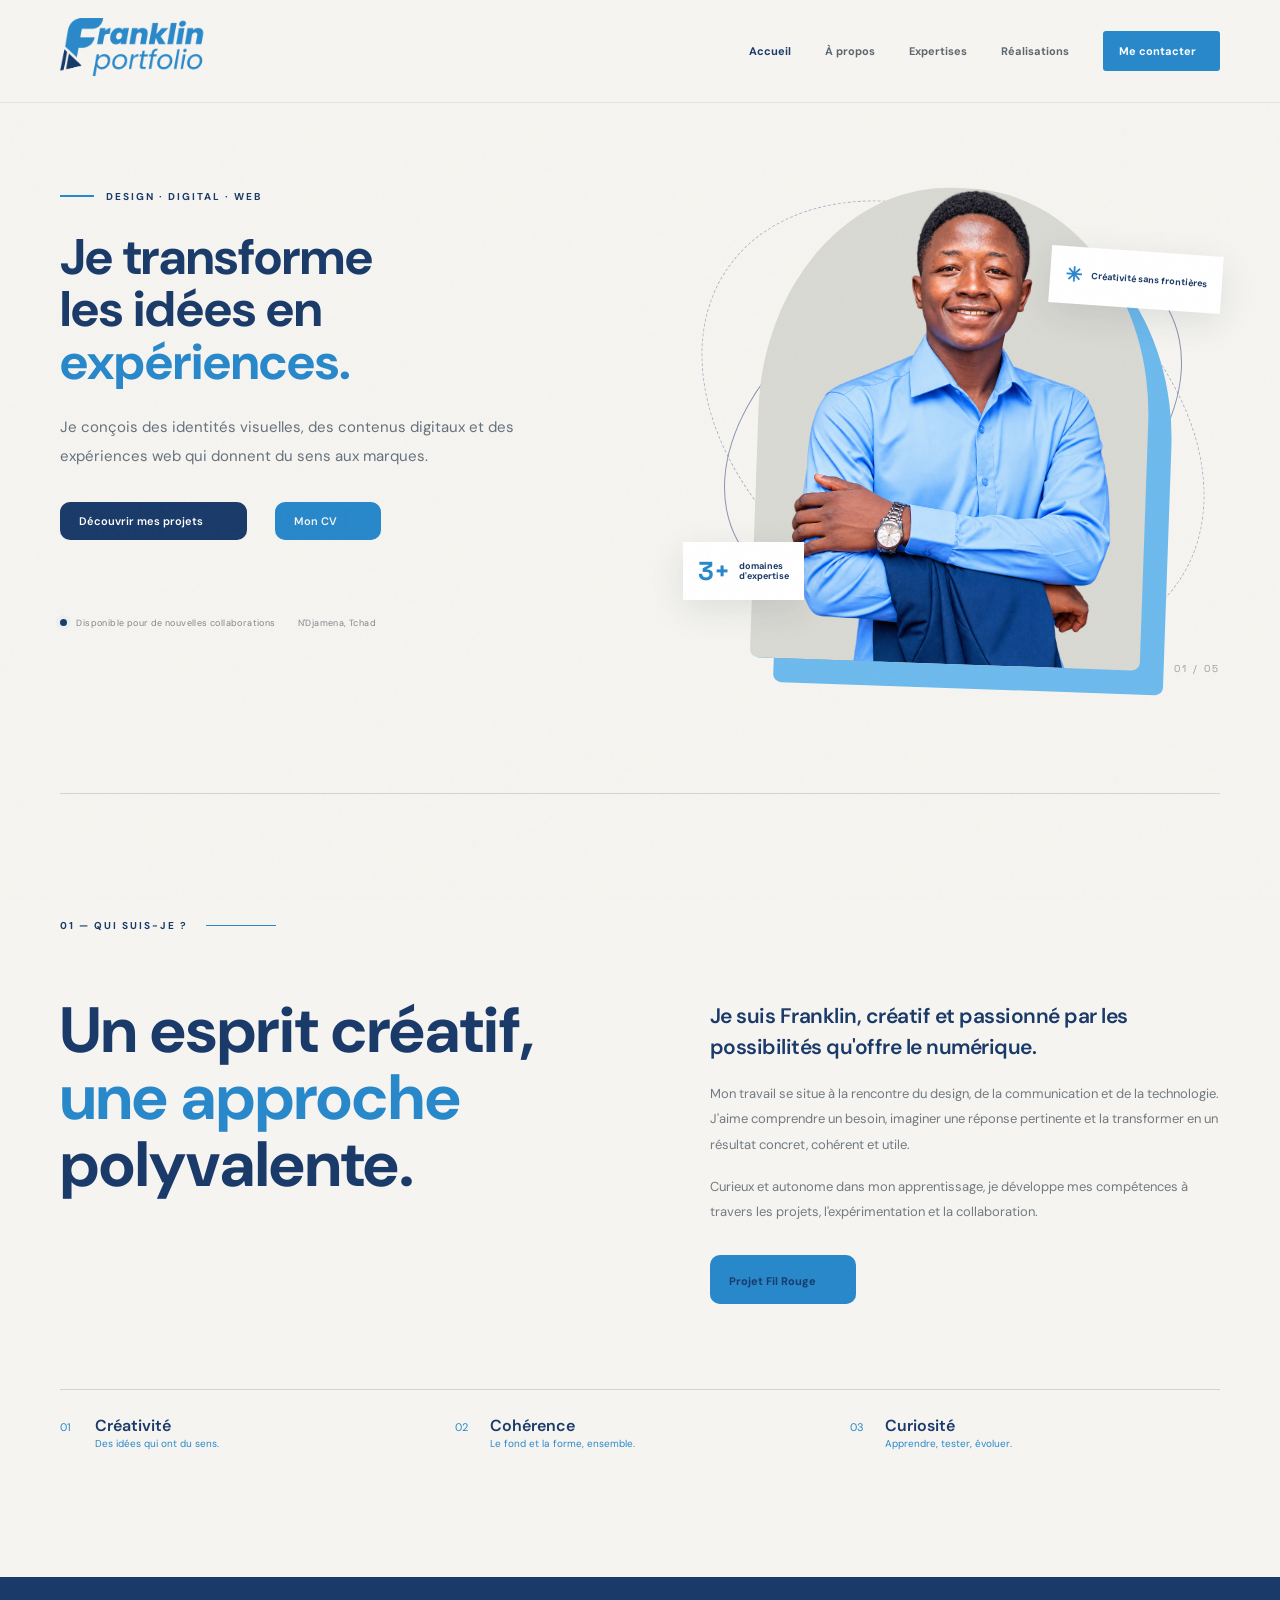
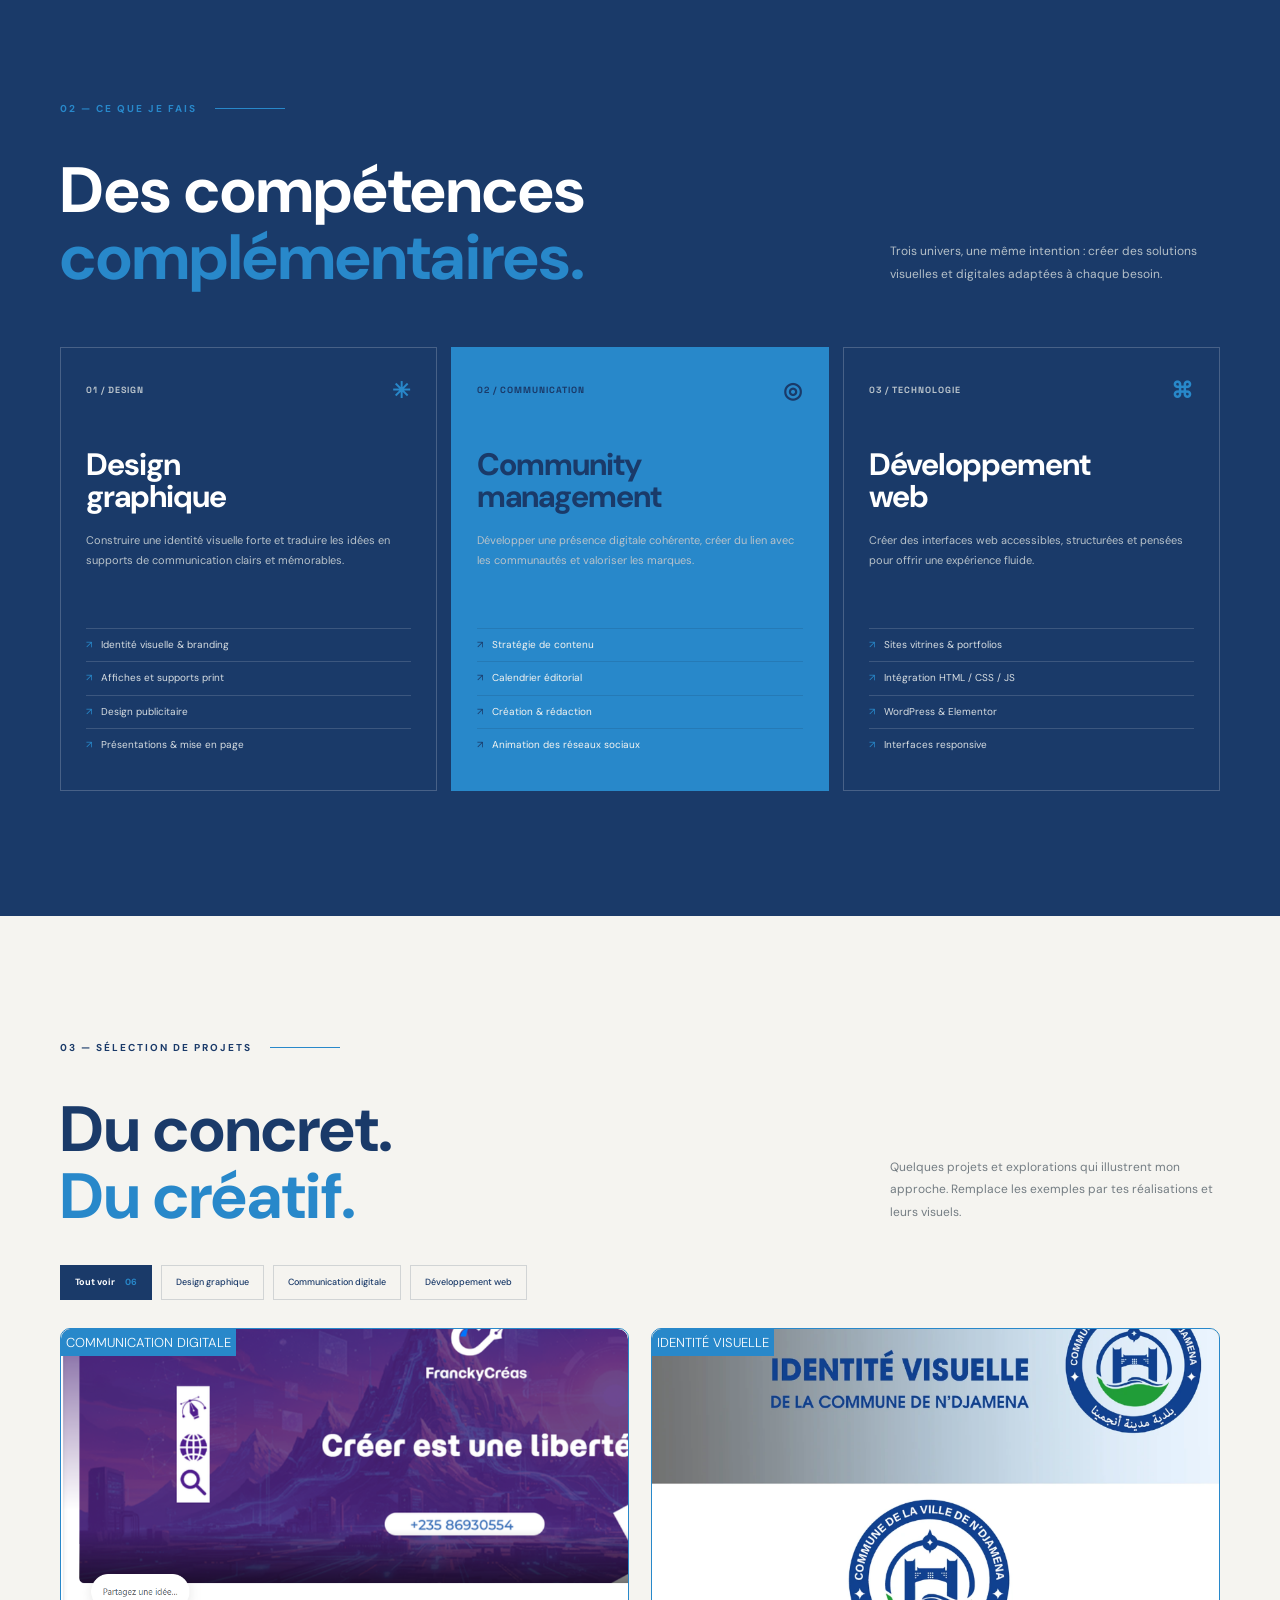
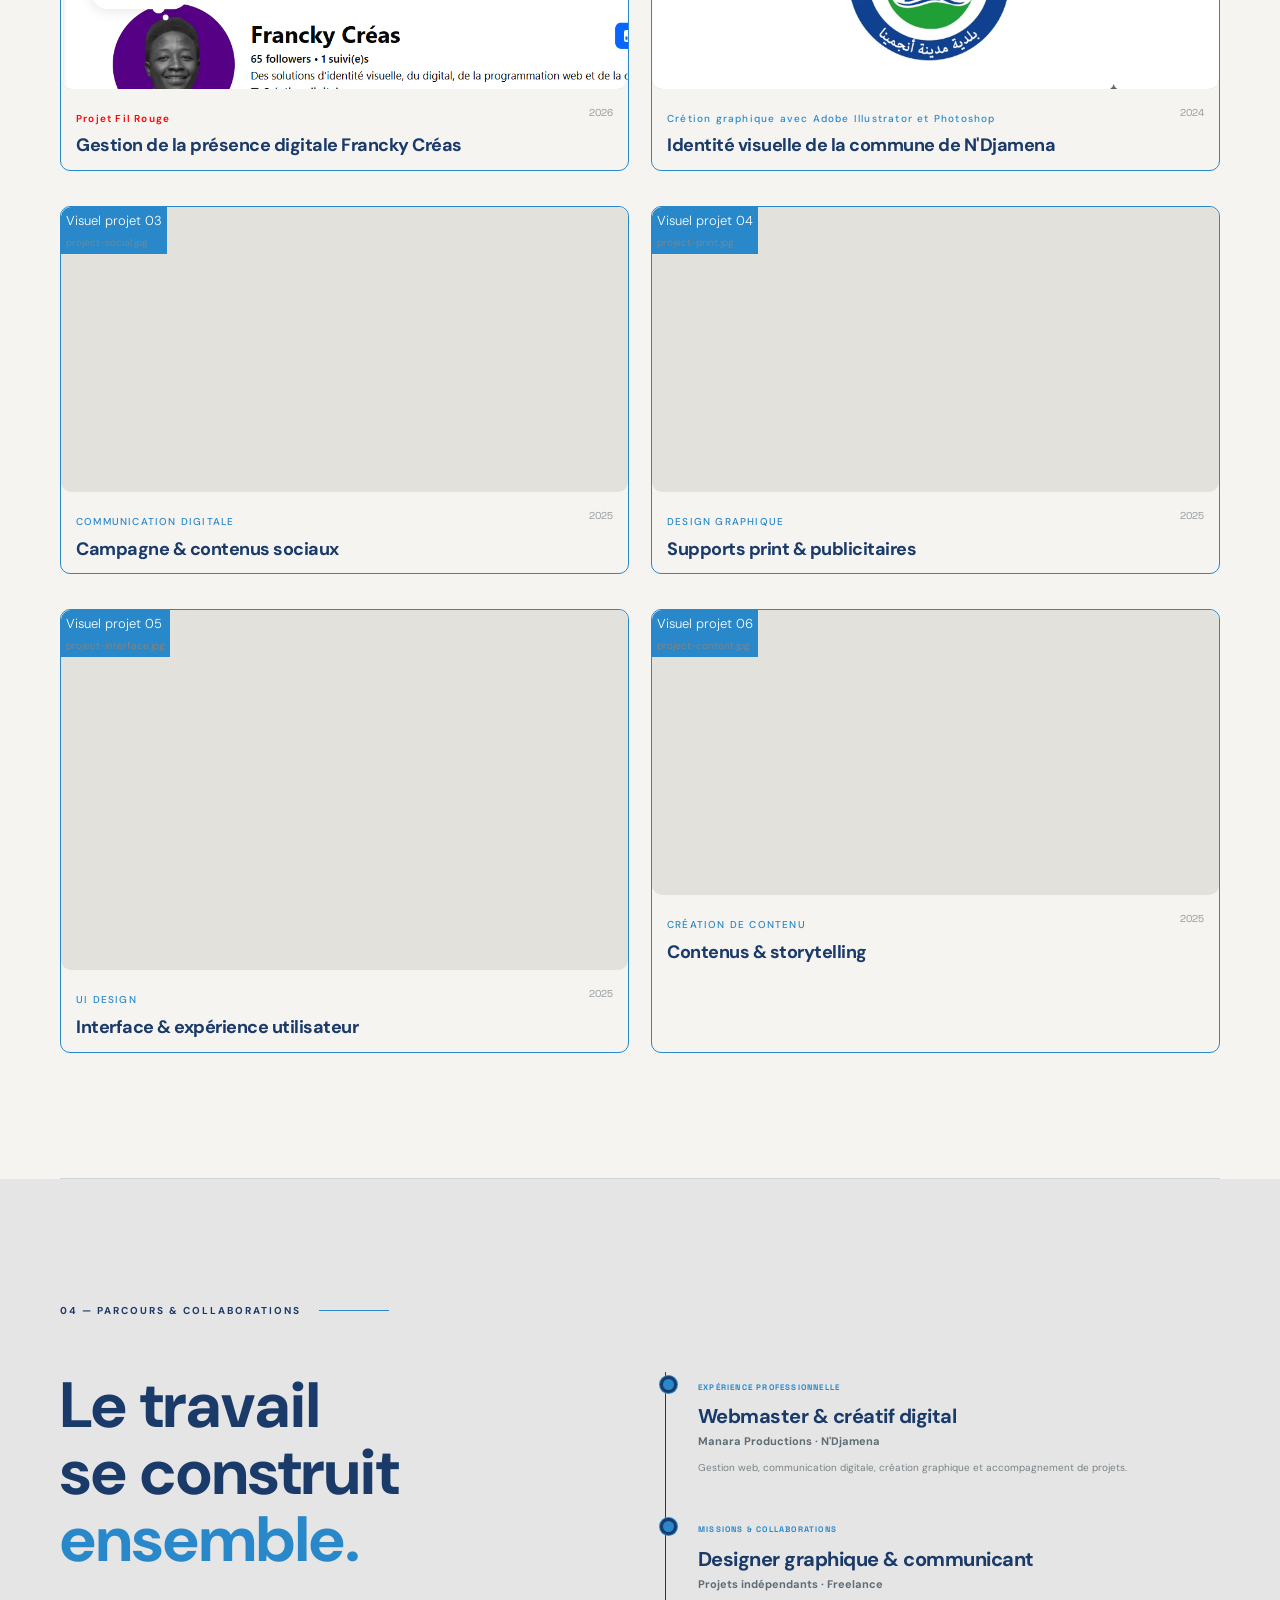
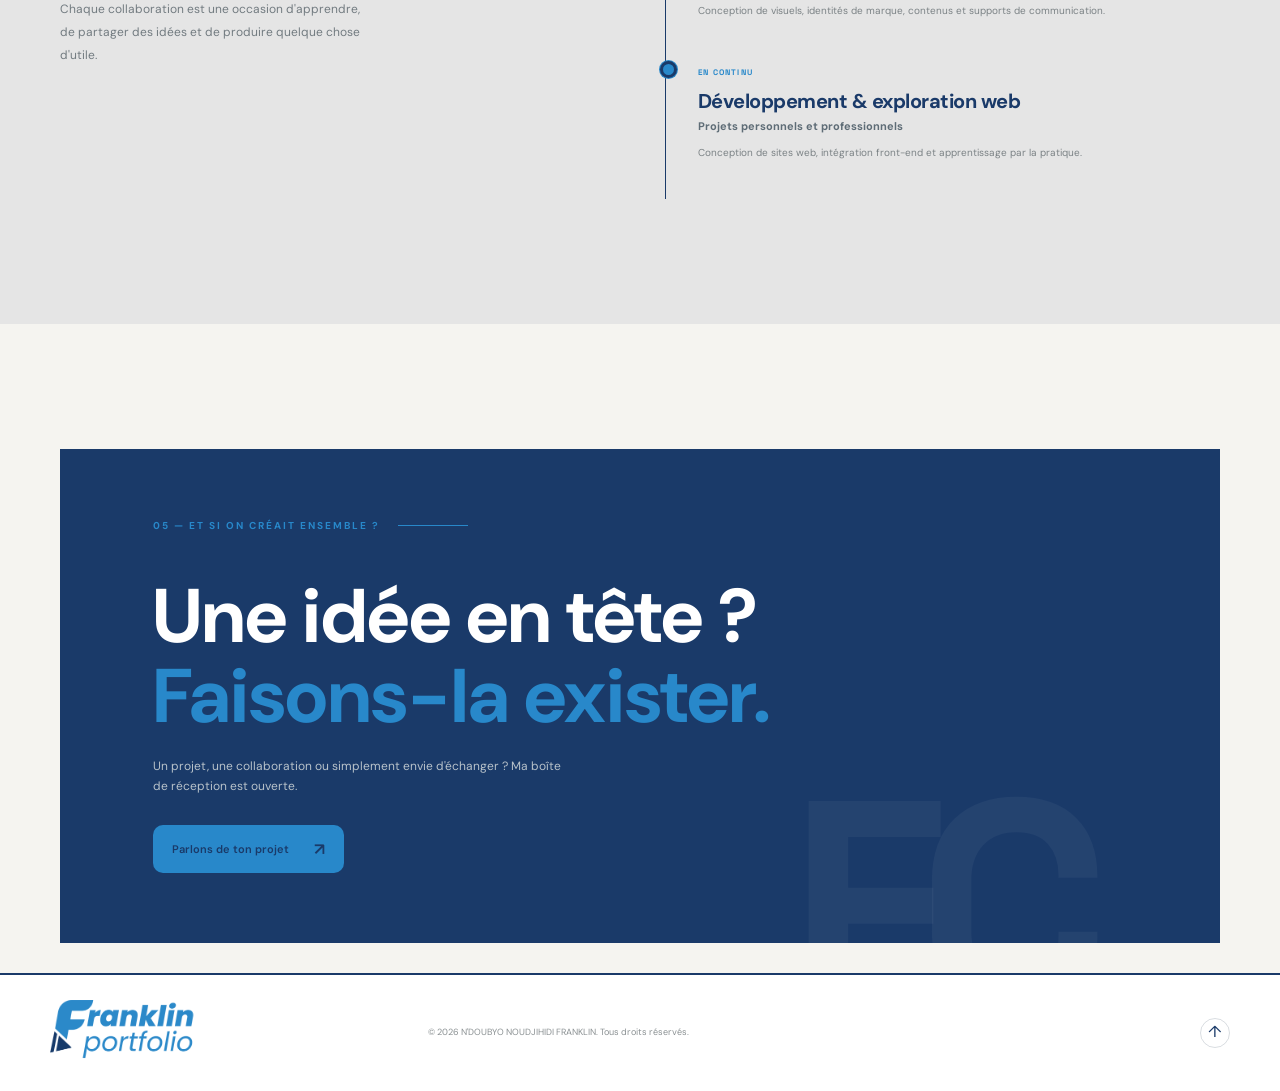
==== commit a7acf9c1: "pages and projects" ====
--- a/index.html
+++ b/index.html
@@ -1,18 +1,26 @@
 <!DOCTYPE html>
 <html lang="fr">
+
 <head>
   <meta charset="UTF-8">
   <meta name="viewport" content="width=device-width, initial-scale=1.0">
-  <meta name="description" content="Portfolio de Francky Créas — design graphique, communication digitale et développement web.">
+  <meta name="description"
+    content="Portfolio de Francky Créas — design graphique, communication digitale et développement web.">
   <meta name="theme-color" content="#142B45">
   <title>Francky Créas — Portfolio créatif</title>
   <link rel="preconnect" href="https://fonts.googleapis.com">
   <link rel="preconnect" href="https://fonts.gstatic.com" crossorigin>
-  <link href="https://fonts.googleapis.com/css2?family=DM+Sans:wght@400;500;600;700&family=Space+Grotesk:wght@400;500;600;700&display=swap" rel="stylesheet">
+  <link
+    href="https://fonts.googleapis.com/css2?family=DM+Sans:wght@400;500;600;700&family=Space+Grotesk:wght@400;500;600;700&display=swap"
+    rel="stylesheet">
+  <link rel="stylesheet" href="https://cdnjs.cloudflare.com/ajax/libs/font-awesome/7.3.1/css/all.min.css"
+    integrity="sha512-QeR2VH+lsBE5LSAe1Q5EnTBbe7XTBubt8dG93Y7gidSgdMCr8nVqKcfKAMyN96SV8KDbZVTDXChatu5G2KQGzg=="
+    crossorigin="anonymous" referrerpolicy="no-referrer">
   <link rel="stylesheet" href="css/style.css">
   <script src="js/script.js" defer></script>
   <link rel="icon" type="image/x-icon" href="./assets/images/icon-digi-porfolio.png">
 </head>
+
 <body>
   <div class="page-noise" aria-hidden="true"></div>
   <header class="site-header">
@@ -27,7 +35,8 @@
       <a href="#apropos" class="nav-link">À propos</a>
       <a href="#expertises" class="nav-link">Expertises</a>
       <a href="#realisations" class="nav-link">Réalisations</a>
-      <a href="#contact" class="nav-link nav-contact">Me contacter <span>↗</span></a>
+      <a href="#contact" class="nav-link nav-contact">Me contacter <span><i
+            class="fa-solid fa-phone-flip"></i></span></a>
     </nav>
   </header>
 
@@ -36,10 +45,13 @@
       <div class="hero-copy reveal">
         <p class="eyebrow"><span class="eyebrow-line"></span> DESIGN · DIGITAL · WEB</p>
         <h1>Je transforme<br>les idées en <em>expériences</em><span class="dot">.</span></h1>
-        <p class="hero-lead">Je conçois des identités visuelles, des contenus digitaux et des expériences web qui donnent du sens aux marques.</p>
+        <p class="hero-lead">Je conçois des identités visuelles, des contenus digitaux et des expériences web qui
+          donnent du sens aux marques.</p>
         <div class="hero-actions">
-          <a class="button button-dark" href="#realisations">Découvrir mes projets <span>↓</span></a>
-          <a class="button button-clair" href="#apropos">En savoir plus <span>↓</span></a>
+          <a class="button button-dark" href="#realisations">Découvrir mes projets <span><i
+                class="fa-solid fa-circle-down"></i></span></a>
+          <a class="button button-clair" href="#apropos">Mon CV <span><i
+                class="fa-solid fa-file-arrow-down"></i></span></a>
         </div>
         <div class="hero-meta">
           <span><i class="status-dot"></i> Disponible pour de nouvelles collaborations</span>
@@ -49,8 +61,10 @@
       <div class="hero-visual reveal">
         <div class="portrait-frame">
           <!-- Remplace profile.jpg par ton portrait -->
-          <img src="assets/images/Portrait optimiste sur fond transparent.png" alt="Portrait de Franklin" onerror="this.style.display='none'; this.nextElementSibling.style.display='grid'">
-          <div class="image-placeholder portrait-placeholder"><span>Ajoute ton portrait<br><small>assets/images/profile.jpg</small></span></div>
+          <img src="assets/images/Portrait souriant en chemise bleue-.png" alt="Portrait de Franklin"
+            onerror="this.style.display='none'; this.nextElementSibling.style.display='grid'">
+          <div class="image-placeholder portrait-placeholder"><span>Ajoute ton
+              portrait<br><small>assets/images/profile.jpg</small></span></div>
         </div>
         <div class="orbit orbit-one"></div>
         <div class="orbit orbit-two"></div>
@@ -58,7 +72,6 @@
         <div class="floating-note note-bottom"><b>3+</b><span>domaines<br>d'expertise</span></div>
         <span class="hero-index">01 / 05</span>
       </div>
-      <a class="scroll-cue" href="#apropos"><span></span> FAIRE DÉFILER</a>
     </section>
 
     <section class="about section-wrap section-space" id="apropos">
@@ -66,13 +79,14 @@
       <div class="about-grid">
         <div class="about-heading reveal">
           <h2>Un esprit créatif,<br><em>une approche</em><br>polyvalente.</h2>
-          <div class="about-stamp">FC<br><span>EST. 2024</span></div>
         </div>
         <div class="about-content reveal">
           <p class="big-copy">Je suis Franklin, créatif et passionné par les possibilités qu'offre le numérique.</p>
-          <p>Mon travail se situe à la rencontre du design, de la communication et de la technologie. J'aime comprendre un besoin, imaginer une réponse pertinente et la transformer en un résultat concret, cohérent et utile.</p>
-          <p>Curieux et autonome dans mon apprentissage, je développe mes compétences à travers les projets, l'expérimentation et la collaboration.</p>
-          <a class="text-link underline-link" href="#contact">Parlons de ton projet <span>↗</span></a>
+          <p>Mon travail se situe à la rencontre du design, de la communication et de la technologie. J'aime comprendre
+            un besoin, imaginer une réponse pertinente et la transformer en un résultat concret, cohérent et utile.</p>
+          <p>Curieux et autonome dans mon apprentissage, je développe mes compétences à travers les projets,
+            l'expérimentation et la collaboration.</p>
+          <a class="text-link button underline-link" href="./Pages/fil_rouge.html">Projet Fil Rouge <span>↗</span></a>
         </div>
       </div>
       <div class="values-row reveal">
@@ -87,28 +101,46 @@
         <div class="section-kicker reveal"><span>02 — CE QUE JE FAIS</span><span class="kicker-line"></span></div>
         <div class="section-heading reveal">
           <h2>Des compétences<br><em>complémentaires.</em></h2>
-          <p>Trois univers, une même intention : créer des solutions visuelles et digitales adaptées à chaque besoin.</p>
+          <p>Trois univers, une même intention : créer des solutions visuelles et digitales adaptées à chaque besoin.
+          </p>
         </div>
         <div class="expertise-grid">
           <article class="expertise-card reveal">
             <div class="card-top"><span>01 / DESIGN</span><span class="card-icon">✳</span></div>
             <h3>Design<br>graphique</h3>
-            <p>Construire une identité visuelle forte et traduire les idées en supports de communication clairs et mémorables.</p>
-            <ul><li>Identité visuelle & branding</li><li>Affiches et supports print</li><li>Design publicitaire</li><li>Présentations & mise en page</li></ul>
+            <p>Construire une identité visuelle forte et traduire les idées en supports de communication clairs et
+              mémorables.</p>
+            <ul>
+              <li>Identité visuelle & branding</li>
+              <li>Affiches et supports print</li>
+              <li>Design publicitaire</li>
+              <li>Présentations & mise en page</li>
+            </ul>
             <span class="card-arrow">↗</span>
           </article>
           <article class="expertise-card expertise-featured reveal">
             <div class="card-top"><span>02 / COMMUNICATION</span><span class="card-icon">◎</span></div>
             <h3>Community<br>management</h3>
-            <p>Développer une présence digitale cohérente, créer du lien avec les communautés et valoriser les marques.</p>
-            <ul><li>Stratégie de contenu</li><li>Calendrier éditorial</li><li>Création & rédaction</li><li>Animation des réseaux sociaux</li></ul>
+            <p>Développer une présence digitale cohérente, créer du lien avec les communautés et valoriser les marques.
+            </p>
+            <ul>
+              <li>Stratégie de contenu</li>
+              <li>Calendrier éditorial</li>
+              <li>Création & rédaction</li>
+              <li>Animation des réseaux sociaux</li>
+            </ul>
             <span class="card-arrow">↗</span>
           </article>
           <article class="expertise-card reveal">
             <div class="card-top"><span>03 / TECHNOLOGIE</span><span class="card-icon">⌘</span></div>
             <h3>Développement<br>web</h3>
             <p>Créer des interfaces web accessibles, structurées et pensées pour offrir une expérience fluide.</p>
-            <ul><li>Sites vitrines & portfolios</li><li>Intégration HTML / CSS / JS</li><li>WordPress & Elementor</li><li>Interfaces responsive</li></ul>
+            <ul>
+              <li>Sites vitrines & portfolios</li>
+              <li>Intégration HTML / CSS / JS</li>
+              <li>WordPress & Elementor</li>
+              <li>Interfaces responsive</li>
+            </ul>
             <span class="card-arrow">↗</span>
           </article>
         </div>
@@ -119,7 +151,8 @@
       <div class="section-kicker reveal"><span>03 — SÉLECTION DE PROJETS</span><span class="kicker-line"></span></div>
       <div class="section-heading work-heading reveal">
         <h2>Du concret.<br><em>Du créatif.</em></h2>
-        <p>Quelques projets et explorations qui illustrent mon approche. Remplace les exemples par tes réalisations et leurs visuels.</p>
+        <p>Quelques projets et explorations qui illustrent mon approche. Remplace les exemples par tes réalisations et
+          leurs visuels.</p>
       </div>
       <div class="filters reveal" role="group" aria-label="Filtrer les réalisations">
         <button class="filter-btn active" data-filter="all">Tout voir <span>06</span></button>
@@ -128,67 +161,107 @@
         <button class="filter-btn" data-filter="web">Développement web</button>
       </div>
       <div class="project-grid">
+        <article class="project-card project-large reveal" data-category="social">
+          <a href="./Pages/fil_rouge.html" class="project-image">
+            <div class="image-placeholder"><span>COMMUNICATION DIGITALE</span></div>
+            <img src="assets/images/Capture d'écran 2026-11-26 220501.png" alt="Projet de conception web"
+            onerror="this.style.display='none'; this.nextElementSibling.style.display='grid'">
+          </a>
+          <div class="project-info">
+            <div><span class="project-type fil-rouge">Projet Fil Rouge</span>
+              <h3>Gestion de la présence digitale Francky Créas</h3>
+            </div><span class="project-year">2026</span>
+          </div>
+        </article>
         <article class="project-card project-large reveal" data-category="design">
-          <a href="#contact" class="project-image">
-            <img src="assets/images/project-branding.jpg" alt="Projet d'identité visuelle" onerror="this.style.display='none'; this.nextElementSibling.style.display='grid'">
-            <div class="image-placeholder"><span>Visuel projet 01<br><small>project-branding.jpg</small></span></div>
-            <span class="project-open">↗</span>
-          </a>
-          <div class="project-info"><div><span class="project-type">IDENTITÉ VISUELLE</span><h3>Branding & direction artistique</h3></div><span class="project-year">2026</span></div>
-        </article>
-        <article class="project-card reveal" data-category="web">
-          <a href="#contact" class="project-image">
-            <img src="assets/images/project-website.jpg" alt="Projet de conception web" onerror="this.style.display='none'; this.nextElementSibling.style.display='grid'">
-            <div class="image-placeholder"><span>Visuel projet 02<br><small>project-website.jpg</small></span></div>
-            <span class="project-open">↗</span>
-          </a>
-          <div class="project-info"><div><span class="project-type">WEB DESIGN & DÉVELOPPEMENT</span><h3>Site web institutionnel</h3></div><span class="project-year">2026</span></div>
+          <a href="https://www.behance.net/gallery/248525837/Identit-Visuelle" class="project-image">
+            <div class="image-placeholder"><span>IDENTITÉ VISUELLE<br></span></div>
+            <img src="assets/images/Capture d'écran 2026-11-26 144141.png" alt="Projet d'identité visuelle"
+              onerror="this.style.display='none'; this.nextElementSibling.style.display='grid'">
+          </a>
+          <div class="project-info">
+            <div><span class="project-type">Crétion graphique avec Adobe Illustrator et Photoshop</span>
+              <h3>Identité visuelle de la commune de N'Djamena</h3>
+            </div><span class="project-year">2024</span>
+          </div>
         </article>
         <article class="project-card reveal" data-category="social">
           <a href="#contact" class="project-image">
-            <img src="assets/images/project-social.jpg" alt="Campagne de communication digitale" onerror="this.style.display='none'; this.nextElementSibling.style.display='grid'">
             <div class="image-placeholder"><span>Visuel projet 03<br><small>project-social.jpg</small></span></div>
-            <span class="project-open">↗</span>
-          </a>
-          <div class="project-info"><div><span class="project-type">COMMUNICATION DIGITALE</span><h3>Campagne & contenus sociaux</h3></div><span class="project-year">2025</span></div>
+            <img src="assets/images/project-social.jpg" alt="Campagne de communication digitale"
+              onerror="this.style.display='none'; this.nextElementSibling.style.display='grid'">
+          </a>
+          <div class="project-info">
+            <div><span class="project-type">COMMUNICATION DIGITALE</span>
+              <h3>Campagne & contenus sociaux</h3>
+            </div><span class="project-year">2025</span>
+          </div>
         </article>
         <article class="project-card reveal" data-category="design">
           <a href="#contact" class="project-image">
-            <img src="assets/images/project-print.jpg" alt="Supports de communication imprimés" onerror="this.style.display='none'; this.nextElementSibling.style.display='grid'">
             <div class="image-placeholder"><span>Visuel projet 04<br><small>project-print.jpg</small></span></div>
-            <span class="project-open">↗</span>
-          </a>
-          <div class="project-info"><div><span class="project-type">DESIGN GRAPHIQUE</span><h3>Supports print & publicitaires</h3></div><span class="project-year">2025</span></div>
+            <img src="assets/images/project-print.jpg" alt="Supports de communication imprimés"
+              onerror="this.style.display='none'; this.nextElementSibling.style.display='grid'">
+          </a>
+          <div class="project-info">
+            <div><span class="project-type">DESIGN GRAPHIQUE</span>
+              <h3>Supports print & publicitaires</h3>
+            </div><span class="project-year">2025</span>
+          </div>
         </article>
         <article class="project-card project-large reveal" data-category="web">
           <a href="#contact" class="project-image">
-            <img src="assets/images/project-interface.jpg" alt="Maquette d'interface web" onerror="this.style.display='none'; this.nextElementSibling.style.display='grid'">
             <div class="image-placeholder"><span>Visuel projet 05<br><small>project-interface.jpg</small></span></div>
-            <span class="project-open">↗</span>
-          </a>
-          <div class="project-info"><div><span class="project-type">UI DESIGN</span><h3>Interface & expérience utilisateur</h3></div><span class="project-year">2025</span></div>
+            <img src="assets/images/project-interface.jpg" alt="Maquette d'interface web"
+              onerror="this.style.display='none'; this.nextElementSibling.style.display='grid'">
+          </a>
+          <div class="project-info">
+            <div><span class="project-type">UI DESIGN</span>
+              <h3>Interface & expérience utilisateur</h3>
+            </div><span class="project-year">2025</span>
+          </div>
         </article>
         <article class="project-card reveal" data-category="social">
           <a href="#contact" class="project-image">
-            <img src="assets/images/project-content.jpg" alt="Production de contenus" onerror="this.style.display='none'; this.nextElementSibling.style.display='grid'">
             <div class="image-placeholder"><span>Visuel projet 06<br><small>project-content.jpg</small></span></div>
-            <span class="project-open">↗</span>
-          </a>
-          <div class="project-info"><div><span class="project-type">CRÉATION DE CONTENU</span><h3>Contenus & storytelling</h3></div><span class="project-year">2025</span></div>
-        </article>
-      </div>
-      <p class="portfolio-note">Les projets affichés sont des emplacements de démonstration : ajoute tes propres images, descriptions et liens.</p>
+            <img src="assets/images/project-content.jpg" alt="Production de contenus"
+              onerror="this.style.display='none'; this.nextElementSibling.style.display='grid'">
+          </a>
+          <div class="project-info">
+            <div><span class="project-type">CRÉATION DE CONTENU</span>
+              <h3>Contenus & storytelling</h3>
+            </div><span class="project-year">2025</span>
+          </div>
+        </article>
+      </div>
     </section>
 
     <section class="experience section-space">
       <div class="section-wrap">
-        <div class="section-kicker reveal"><span>04 — PARCOURS & COLLABORATIONS</span><span class="kicker-line"></span></div>
+        <div class="section-kicker reveal"><span>04 — PARCOURS & COLLABORATIONS</span><span class="kicker-line"></span>
+        </div>
         <div class="experience-grid">
-          <div class="reveal"><h2>Le travail<br>se construit<br><em>ensemble.</em></h2><p class="experience-intro">Chaque collaboration est une occasion d'apprendre, de partager des idées et de produire quelque chose d'utile.</p></div>
+          <div class="reveal">
+            <h2>Le travail<br>se construit<br><em>ensemble.</em></h2>
+            <p class="experience-intro">Chaque collaboration est une occasion d'apprendre, de partager des idées et de
+              produire quelque chose d'utile.</p>
+          </div>
           <div class="timeline reveal">
-            <div class="timeline-item"><span class="timeline-date">EXPÉRIENCE PROFESSIONNELLE</span><h3>Webmaster & créatif digital</h3><p>Manara Productions · N'Djamena</p><small>Gestion web, communication digitale, création graphique et accompagnement de projets.</small></div>
-            <div class="timeline-item"><span class="timeline-date">MISSIONS & COLLABORATIONS</span><h3>Designer graphique & communicant</h3><p>Projets indépendants · Freelance</p><small>Conception de visuels, identités de marque, contenus et supports de communication.</small></div>
-            <div class="timeline-item"><span class="timeline-date">EN CONTINU</span><h3>Développement & exploration web</h3><p>Projets personnels et professionnels</p><small>Conception de sites web, intégration front-end et apprentissage par la pratique.</small></div>
+            <div class="timeline-item"><span class="timeline-date">EXPÉRIENCE PROFESSIONNELLE</span>
+              <h3>Webmaster & créatif digital</h3>
+              <p>Manara Productions · N'Djamena</p><small>Gestion web, communication digitale, création graphique et
+                accompagnement de projets.</small>
+            </div>
+            <div class="timeline-item"><span class="timeline-date">MISSIONS & COLLABORATIONS</span>
+              <h3>Designer graphique & communicant</h3>
+              <p>Projets indépendants · Freelance</p><small>Conception de visuels, identités de marque, contenus et
+                supports de communication.</small>
+            </div>
+            <div class="timeline-item"><span class="timeline-date">EN CONTINU</span>
+              <h3>Développement & exploration web</h3>
+              <p>Projets personnels et professionnels</p><small>Conception de sites web, intégration front-end et
+                apprentissage par la pratique.</small>
+            </div>
           </div>
         </div>
       </div>
@@ -202,13 +275,22 @@
         <a class="button button-light" href="mailto:tonadresse@email.com">Parlons de ton projet <span>↗</span></a>
         <div class="contact-decoration">FC.</div>
       </div>
-      <footer class="footer">
-        <a class="brand footer-brand" href="#accueil"><img src="./assets/images/logo-digi-portfolio.png" alt="logo" class="logo" /></a>
-        <span>© <span id="year"></span> Francky Créas. Tous droits réservés.</span>
-        <div class="social-links"><a href="#" aria-label="LinkedIn">LinkedIn ↗</a><a href="#" aria-label="Behance">Behance ↗</a><a href="#" aria-label="Instagram">Instagram ↗</a></div>
+      
+    </section>
+  </main>
+
+  <footer class="footer">
+        <a class="brand footer-brand" href="#accueil"><img src="./assets/images/logo-digi-portfolio.png" alt="logo"
+            class="logo" /></a>
+        <span>© <span id="year"></span> N'DOUBYO NOUDJIHIDI FRANKLIN. Tous droits réservés.</span>
+        <div class="social-links">
+          <a href="#" aria-label="LinkedIn"><i class="fa-brands social-icon fa-square-linkedin"></i></a>
+          <a href="#" aria-label="Behance"><i class="fa-brands social-icon fa-square-behance"></i></a>
+          <a href="#" aria-label="Instagram"><i class="fa-brands social-icon fa-square-instagram"></i></a>
+          <a href="#" aria-label="whatsapp"><i class="fa-brands social-icon fa-square-whatsapp"></i></a>
+        </div>
         <a class="back-top" href="#accueil" aria-label="Retour en haut">↑</a>
       </footer>
-    </section>
-  </main>
 </body>
-</html>
+
+</html>
--- a/css/style.css
+++ b/css/style.css
@@ -65,6 +65,10 @@
 .section-space {
   padding-block: 125px;
 }
+.social-icon{
+  font-size: 32px;
+  color: var(--navy);
+}
 
 .site-header {
   position: sticky;
@@ -164,7 +168,7 @@
 .eyebrow,
 .section-kicker {
   color: var(--navy);
-  font: 700 10px var(--font-display);
+  font: 700 10px var(--font-body);
   letter-spacing: 2px;
 }
 
@@ -186,7 +190,6 @@
 h2,
 h3 {
   line-height: 1.05;
-  letter-spacing: -2px;
 }
 
 h1 {
@@ -225,9 +228,9 @@
   display: inline-flex;
   align-items: center;
   gap: 25px;
-  padding: 15px 19px;
+  padding: 10px 19px;
   font-size: 11px;
-  font-weight: 700;
+  font-weight: 600;
   transition: transform .25s, background .25s;
   border-radius: 10px;
 }
@@ -251,6 +254,7 @@
 
 .button-clair{
   background: var(--sand);
+  color: var(--paper);
 }
 
 .text-link {
@@ -258,7 +262,6 @@
   font-weight: 700;
   color: var(--navy);
   background: var(--sand);
-  padding: 15px 19px;
 }
 
 .text-link span {
@@ -313,16 +316,11 @@
 }
 
 .image-placeholder {
-  display: none;
-  place-items: center;
-  width: 100%;
-  height: 100%;
-  min-height: 180px;
-  padding: 20px;
-  text-align: center;
-  color: var(--navy);
-  background: linear-gradient(135deg, #E9E5DC, #D5DDE0);
-  font: 700 13px var(--font-display);
+  position: absolute;
+  background-color: var(--sand);
+  padding: 5px;
+  color: var(--white);
+  font: 300 13px var(--font-body);
 }
 
 .image-placeholder small {
@@ -490,14 +488,13 @@
 
 .about-content .big-copy {
   color: var(--navy);
-  font: 600 21px/1.5 var(--font-display);
+  font: 600 21px/1.5 var(--font-body);
   letter-spacing: -.5px;
 }
 
 .underline-link {
   display: inline-block;
   margin-top: 13px;
-  padding-bottom: 7px;
   border-bottom: 1px solid var(--sand);
 }
 
@@ -518,17 +515,17 @@
 
 .values-row span {
   grid-row: span 2;
-  color: #B48643;
-  font: 11px var(--font-display);
+  color: var(--sand);
+  font: 11px var(--font-body);
 }
 
 .values-row b {
   color: var(--navy);
-  font: 600 16px var(--font-display);
+  font: 600 16px var(--font-body);
 }
 
 .values-row small {
-  color: #858B8E;
+  color: var(--sand);
   font-size: 10px;
 }
 
@@ -605,7 +602,7 @@
 }
 
 .expertise-featured .card-top {
-  color: #6D542F;
+  color: var(--navy);
 }
 
 .card-icon {
@@ -631,8 +628,8 @@
   line-height: 1.8;
 }
 
-.expertise-featured>p {
-  color: #5F5B53;
+.expertise-featured>p :hover {
+  color: var(--navy);
 }
 
 .expertise-card ul {
@@ -649,7 +646,7 @@
 
 .expertise-featured li {
   border-color: rgba(20, 43, 69, .15);
-  color: #354252;
+  color: var(--paper);
 }
 
 .expertise-card li::before {
@@ -708,16 +705,16 @@
   padding: 9px 14px;
   border: 1px solid var(--line);
   background: transparent;
-  color: #68727A;
+  color: var(--navy);
   font-size: 9px;
-  font-weight: 700;
+  font-weight: 500;
   cursor: pointer;
   transition: all .2s;
 }
 
 .filter-btn span {
   margin-left: 8px;
-  color: #B48643;
+  color: var(--sand);
 }
 
 .filter-btn:hover,
@@ -725,6 +722,7 @@
   background: var(--navy);
   color: white;
   border-color: var(--navy);
+  font-weight: 700;
 }
 
 .project-grid {
@@ -735,6 +733,8 @@
 
 .project-card {
   min-width: 0;
+  border: 1px solid var(--sand);
+  border-radius: 10px;
 }
 
 .project-image {
@@ -743,6 +743,7 @@
   height: 285px;
   overflow: hidden;
   background: #E2E1DB;
+  border-radius: 10px;
 }
 
 .project-large .project-image {
@@ -755,6 +756,7 @@
   display: block;
   object-fit: cover;
   transition: transform .6s cubic-bezier(.2, .7, .2, 1);
+  border-radius: 10px;
 }
 
 .project-card:hover .project-image img {
@@ -773,7 +775,6 @@
   color: var(--navy);
   border-radius: 50%;
   font-size: 18px;
-  transform: translateY(10px);
   opacity: 0;
   transition: all .25s;
 }
@@ -787,13 +788,18 @@
   display: flex;
   justify-content: space-between;
   gap: 15px;
-  padding-top: 15px;
+  padding: 15px;
 }
 
 .project-type {
-  color: #A27B43;
-  font: 700 8px var(--font-display);
+  color: var(--sand);
+  font: 500 10px var(--font-body);
   letter-spacing: 1.2px;
+}
+
+.fil-rouge{
+  color: red;
+  font-weight: 600;
 }
 
 .project-info h3 {
@@ -821,7 +827,7 @@
 }
 
 .experience {
-  background: #EAE9E3;
+  background: #e5e5e5;
 }
 
 .experience-grid {
@@ -840,7 +846,7 @@
 }
 
 .timeline {
-  border-left: 1px solid #C9B58F;
+  border-left: 1px solid var(--navy);
   padding-left: 32px;
 }
 
@@ -858,12 +864,12 @@
   height: 11px;
   border-radius: 50%;
   background: var(--sand);
-  border: 3px solid #EAE9E3;
-  box-shadow: 0 0 0 1px #B48643;
+  border: 3px solid var(--navy);
+  box-shadow: 0 0 0 1px var(--sand) ;
 }
 
 .timeline-date {
-  color: #A27B43;
+  color: var(--sand);
   font: 700 8px var(--font-display);
   letter-spacing: 1.2px;
 }
@@ -946,13 +952,15 @@
 }
 
 .footer {
+  background: #ffffff;
   display: flex;
   align-items: center;
   justify-content: space-between;
   gap: 20px;
-  padding: 28px 0 10px;
+  padding: 25px 50px;
   color: #8A9092;
   font-size: 9px;
+  border-top: 2px solid var(--navy);
 }
 
 .footer-brand .brand-mark {
@@ -995,6 +1003,292 @@
   opacity: 1;
   transform: translateY(0);
 }
+
+/*PROJET FIL ROUGE*/
+
+.fil-rouge-hero {
+ margin: auto 50px;
+  background: url(../assets/images/bg-filrouge-hero.png);
+  background-repeat: no-repeat;
+  background-size: cover;
+    min-height: 400px;
+    display: grid;
+    grid-template-columns: 1.4fr .92fr;
+    align-items: center;
+    position: relative;
+    padding : 50px;
+}
+
+.fil-rouge-hero div{
+  display: grid;
+  gap: 2rem;
+  place-items: inherit;
+}
+
+.fil-rouge-hero h1{
+  color: white;
+  font-size: 50px;
+}
+.fil-rouge-hero button{
+  border: none;
+  width: 100px;
+}
+.fil-rouge-hero h1 span{
+  color: var(--navy);
+}
+
+.ctnr-fil-rouge-hero-img{
+  display: flex;
+  align-items: center;
+  justify-content: center;
+}
+
+.fil-rouge-hero-img{
+  max-width: 300px;
+}
+
+
+/* ================================
+   VARIABLES PERSONNALISABLES
+================================ */
+
+:root {
+    --color-background: #eef1f4;
+    --color-card: #f8f9fb;
+    --color-primary: #d94b7b;
+    --color-title: #292d32;
+    --color-text: #62676e;
+
+    --font-heading: 'Poppins', sans-serif;
+    --font-body: 'DM Sans', sans-serif;
+
+    --container-width: 1200px;
+    --card-radius: 12px;
+
+    --card-shadow:
+        6px 6px 16px rgba(180, 190, 205, 0.25),
+        -6px -6px 16px rgba(255, 255, 255, 0.9);
+}
+
+
+/* ================================
+   SECTION SERVICES
+================================ */
+
+.services {
+    padding: 100px 6%;
+    background: var(--color-background);
+}
+
+.services-container {
+    max-width: var(--container-width);
+    margin: 0 auto;
+}
+
+
+/* ================================
+   INTRODUCTION
+================================ */
+
+.services-header {
+    max-width: 750px;
+    margin-bottom: 50px;
+}
+
+.section-label {
+    display: inline-block;
+
+    color: var(--sand);
+
+    font-family: var(--font-heading);
+    font-size: 12px;
+    font-weight: 600;
+
+    letter-spacing: 2px;
+    text-transform: uppercase;
+
+    margin-bottom: 16px;
+}
+
+.services-header h2 {
+    font-family: var(--font-body);
+    font-size: clamp(30px, 4vw, 44px);
+    font-weight: 600;
+
+    line-height: 1.25;
+    color: var(--navy);
+
+    margin-bottom: 18px;
+}
+
+.services-header p {
+    max-width: 650px;
+
+    font-family: var(--font-body);
+    font-size: 16px;
+    line-height: 1.8;
+
+    color: var(--color-text);
+}
+
+
+/* ================================
+   GRILLE DES SERVICES
+================================ */
+
+.services-grid {
+    display: grid;
+
+    grid-template-columns: repeat(3, minmax(0, 1fr));
+
+    gap: 24px;
+}
+
+
+/* ================================
+   CARTES
+================================ */
+
+.service-card {
+    background: var(--color-card);
+
+    border: 1px solid #ffffff;
+    border-radius: var(--card-radius);
+
+    padding: 30px 28px;
+
+    box-shadow: var(--card-shadow);
+
+    transition:
+        transform 0.3s ease,
+        box-shadow 0.3s ease;
+}
+
+.service-card:hover {
+    transform: translateY(-5px);
+    box-shadow:
+        10px 10px 24px rgba(180, 190, 205, 0.35),
+        -6px -6px 16px rgba(255, 255, 255, 0.9);
+}
+
+
+/* ================================
+   ICÔNES
+================================ */
+
+.service-icon {
+    display: flex;
+    align-items: center;
+    justify-content: center;
+
+    width: 42px;
+    height: 42px;
+
+    color: var(--sand);
+
+    margin-bottom: 20px;
+}
+
+.service-icon svg {
+    width: 28px;
+    height: 28px;
+
+    stroke-width: 1.5;
+}
+
+
+/* ================================
+   TITRES ET TEXTES
+================================ */
+
+.service-card h3 {
+    font-family: var(--font-body);
+    font-size: 17px;
+    font-weight: 500;
+
+    color: var(--navy);
+
+    margin-bottom: 12px;
+}
+
+.service-card p {
+    font-family: var(--font-body);
+    font-size: 14px;
+    line-height: 1.7;
+
+    color: var(--color-text);
+}
+
+
+/* ================================
+   TABLETTES
+================================ */
+
+@media (max-width: 900px) {
+
+    .services {
+        padding: 70px 5%;
+    }
+
+    .services-grid {
+        grid-template-columns: repeat(2, minmax(0, 1fr));
+        gap: 20px;
+    }
+
+    .services-header {
+        margin-bottom: 35px;
+    }
+
+}
+
+
+/* ================================
+   MOBILES
+================================ */
+
+@media (max-width: 600px) {
+
+    .services {
+        padding: 55px 20px;
+    }
+
+    .services-header h2 {
+        font-size: 28px;
+    }
+
+    .services-header p {
+        font-size: 14px;
+    }
+
+    .services-grid {
+        grid-template-columns: 1fr;
+        gap: 18px;
+    }
+
+    .service-card {
+        padding: 25px;
+    }
+
+}
+
+
+/* ================================
+   ACCESSIBILITÉ
+================================ */
+
+@media (prefers-reduced-motion: reduce) {
+
+    .service-card {
+        transition: none;
+    }
+
+    .service-card:hover {
+        transform: none;
+    }
+
+}
+
+
 
 @media (max-width: 900px) {
   .main-nav {
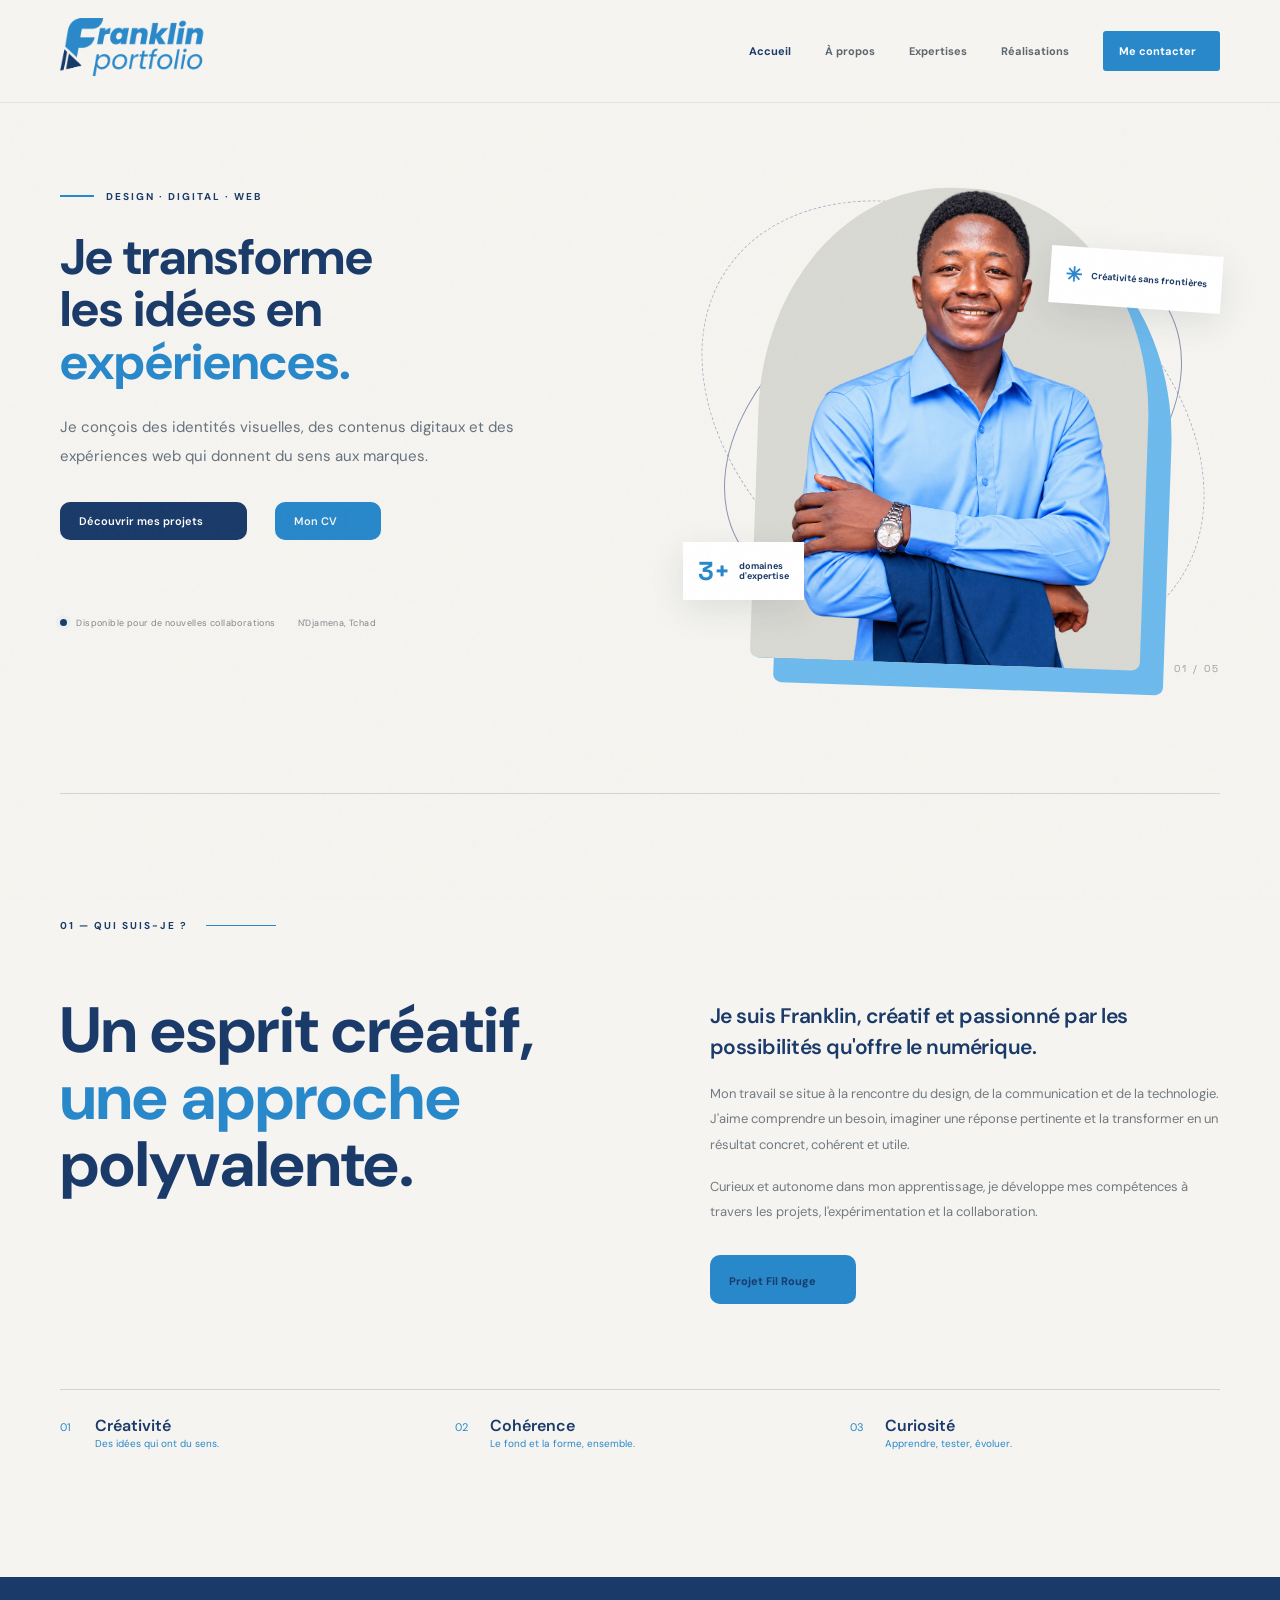
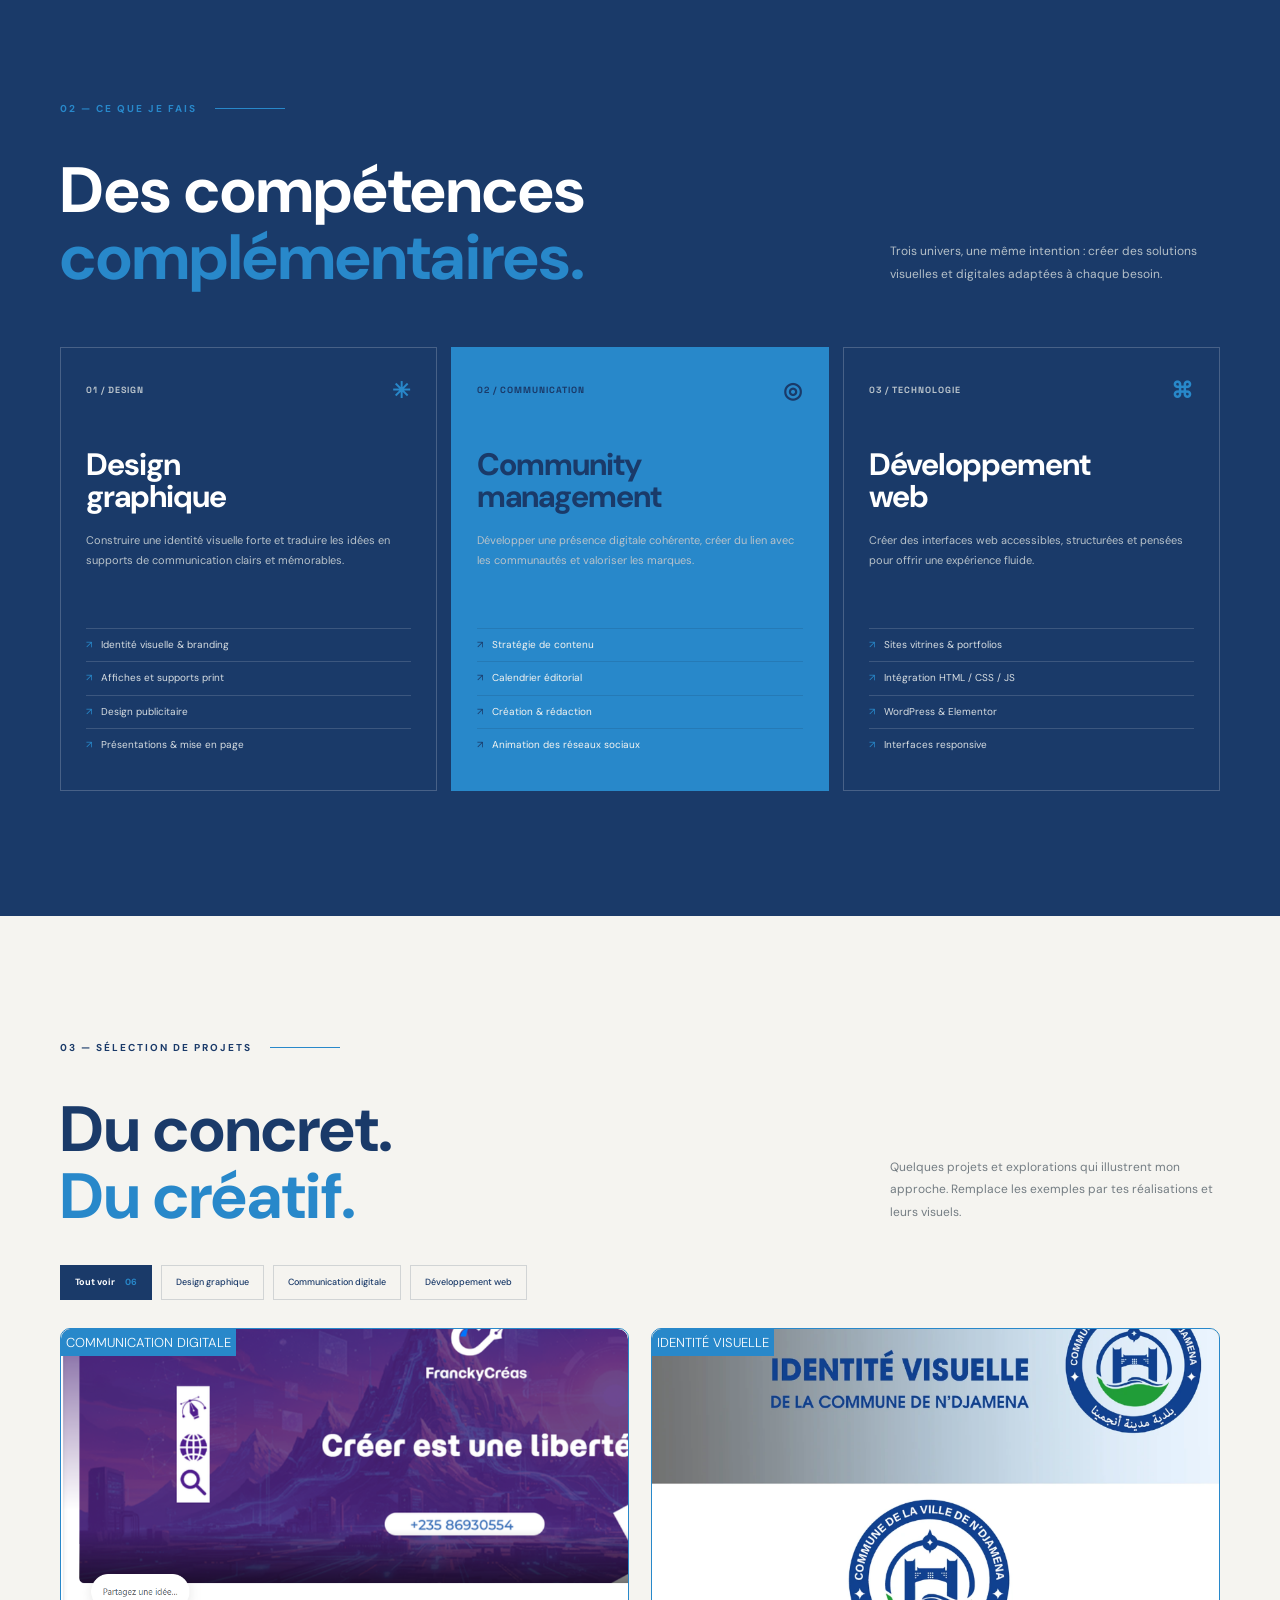
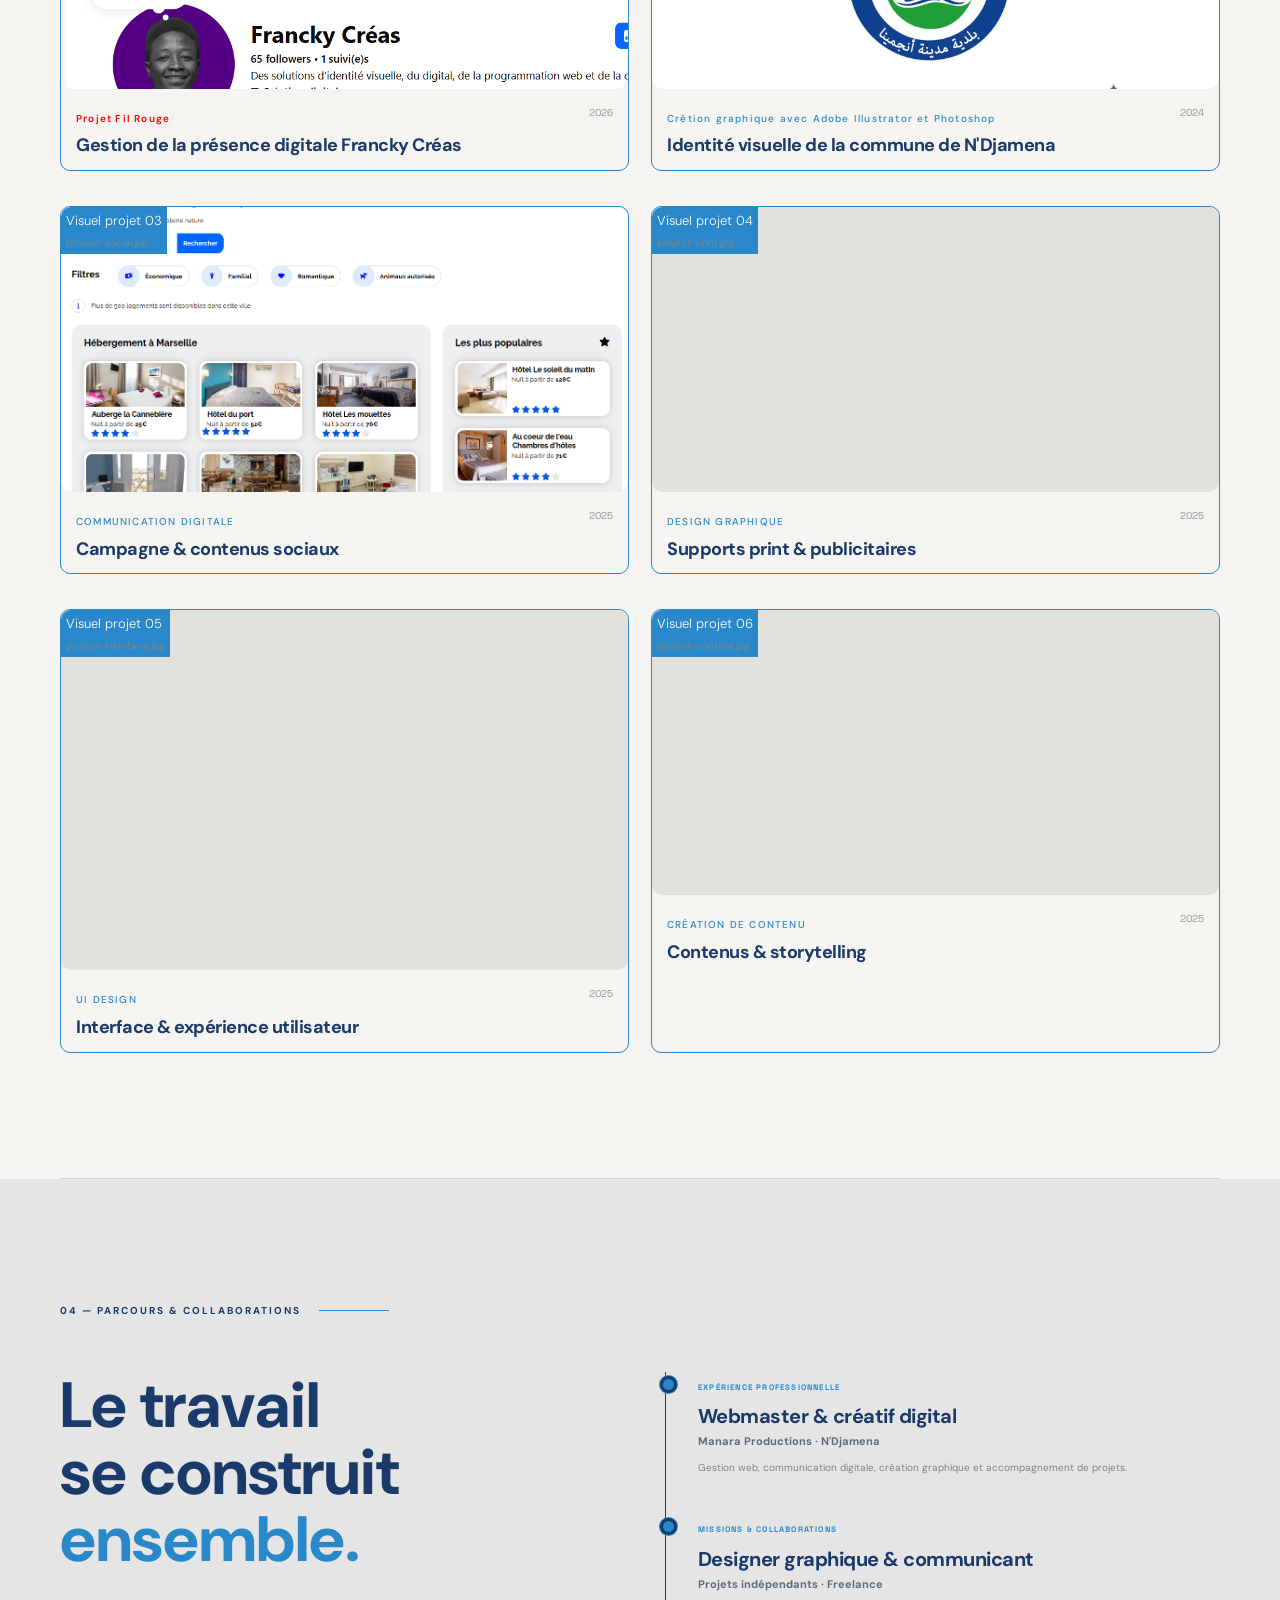
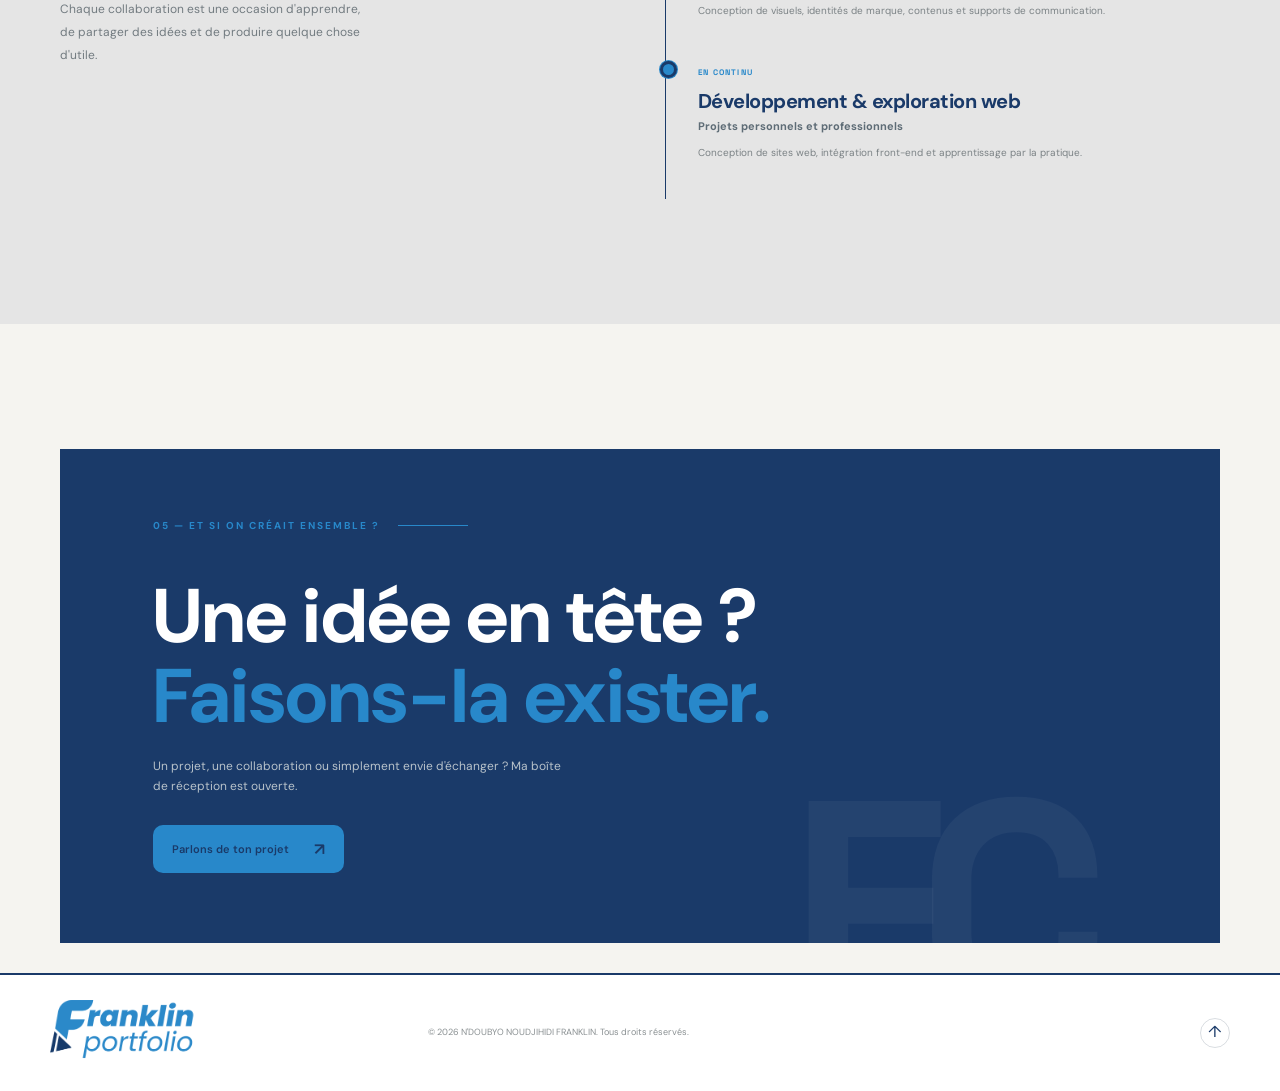
==== commit c17c8f1e: "links update" ====
--- a/index.html
+++ b/index.html
@@ -7,7 +7,7 @@
   <meta name="description"
     content="Portfolio de Francky Créas — design graphique, communication digitale et développement web.">
   <meta name="theme-color" content="#142B45">
-  <title>Francky Créas — Portfolio créatif</title>
+  <title>Franklin — Portfolio créatif</title>
   <link rel="preconnect" href="https://fonts.googleapis.com">
   <link rel="preconnect" href="https://fonts.gstatic.com" crossorigin>
   <link
@@ -50,7 +50,7 @@
         <div class="hero-actions">
           <a class="button button-dark" href="#realisations">Découvrir mes projets <span><i
                 class="fa-solid fa-circle-down"></i></span></a>
-          <a class="button button-clair" href="#apropos">Mon CV <span><i
+          <a class="button button-clair" href="https://drive.google.com/file/d/1FdfL9uWiF1pL7PkAPiA-KEUeSV2pUk3R/view?usp=sharings">Mon CV <span><i
                 class="fa-solid fa-file-arrow-down"></i></span></a>
         </div>
         <div class="hero-meta">
@@ -188,7 +188,7 @@
         <article class="project-card reveal" data-category="social">
           <a href="#contact" class="project-image">
             <div class="image-placeholder"><span>Visuel projet 03<br><small>project-social.jpg</small></span></div>
-            <img src="assets/images/project-social.jpg" alt="Campagne de communication digitale"
+            <img src="assets/images/Capture d'écran 2026-11-27 164714.png" alt="Campagne de communication digitale"
               onerror="this.style.display='none'; this.nextElementSibling.style.display='grid'">
           </a>
           <div class="project-info">
@@ -284,9 +284,9 @@
             class="logo" /></a>
         <span>© <span id="year"></span> N'DOUBYO NOUDJIHIDI FRANKLIN. Tous droits réservés.</span>
         <div class="social-links">
-          <a href="#" aria-label="LinkedIn"><i class="fa-brands social-icon fa-square-linkedin"></i></a>
-          <a href="#" aria-label="Behance"><i class="fa-brands social-icon fa-square-behance"></i></a>
-          <a href="#" aria-label="Instagram"><i class="fa-brands social-icon fa-square-instagram"></i></a>
+          <a href="https://www.linkedin.com/in/franklin-n-doubayo-noudjihidi-778ab4278/" aria-label="LinkedIn"><i class="fa-brands social-icon fa-square-linkedin"></i></a>
+          <a href="https://www.behance.net/franklin_portfolio" aria-label="Behance"><i class="fa-brands social-icon fa-square-behance"></i></a>
+          <a href="https://www.instagram.com/ndoubayonoudjihidi?lqvp=cTRpNXR5YjM5aThx" aria-label="Instagram"><i class="fa-brands social-icon fa-square-instagram"></i></a>
           <a href="#" aria-label="whatsapp"><i class="fa-brands social-icon fa-square-whatsapp"></i></a>
         </div>
         <a class="back-top" href="#accueil" aria-label="Retour en haut">↑</a>
--- a/css/style.css
+++ b/css/style.css
@@ -1019,6 +1019,20 @@
     padding : 50px;
 }
 
+@media (max-width: 900px) {
+
+    .fil-rouge-hero {
+       grid-template-columns: 1fr;
+       margin: auto;
+    }
+    .fil-rouge-hero h1{
+      font-size: 25px;
+    }
+
+  
+
+}
+
 .fil-rouge-hero div{
   display: grid;
   gap: 2rem;
